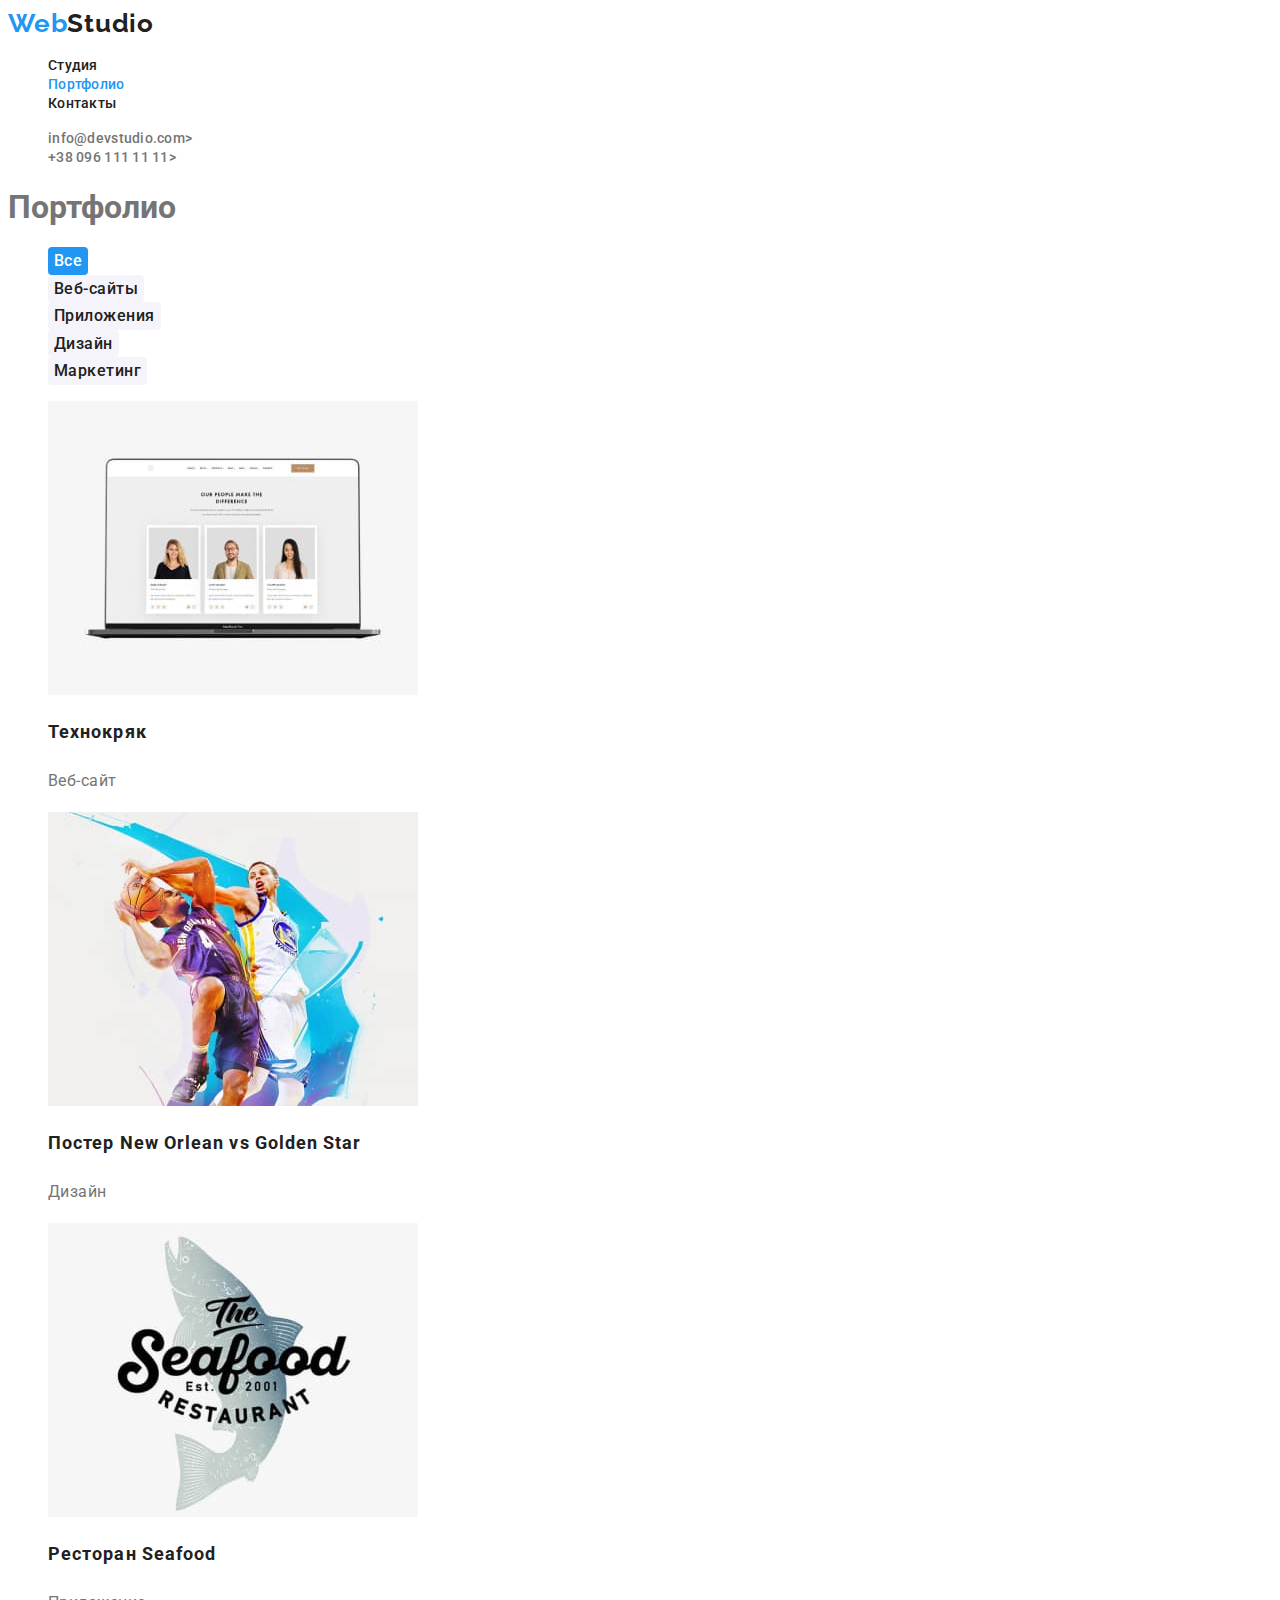
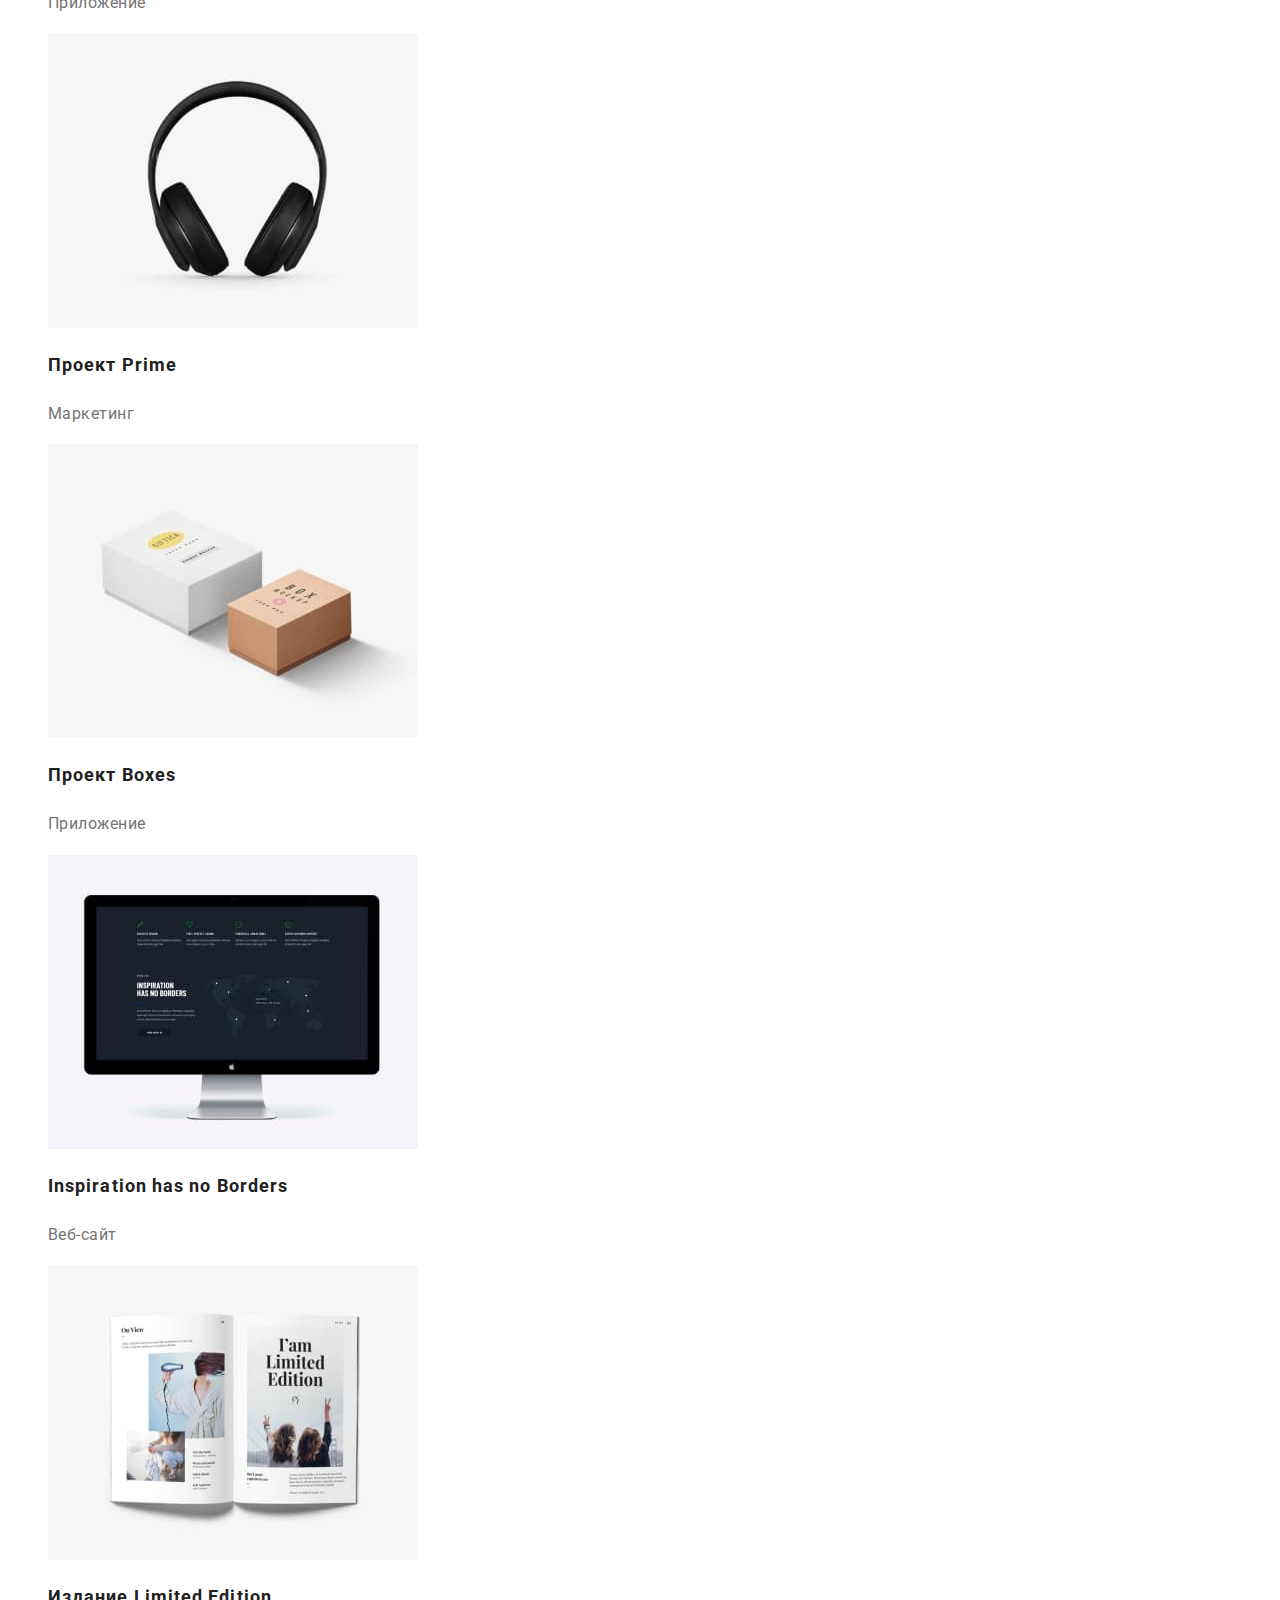
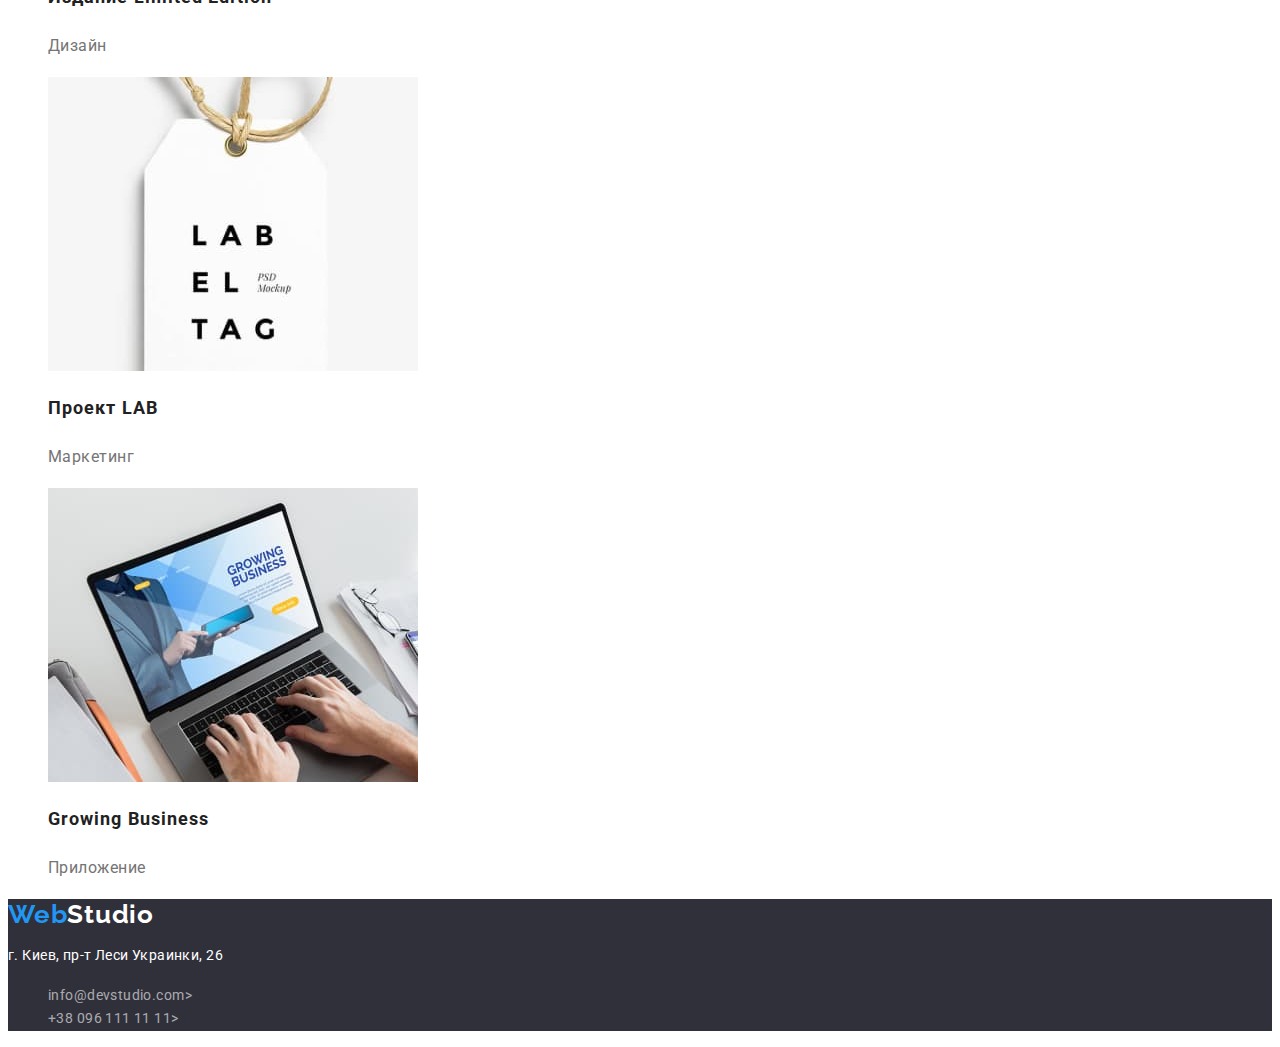
==== portfolio.html @ 138de60d "homework 3 start" ====
<!DOCTYPE html>
<html lang="ru">
<head>
    <meta charset="UTF-8">
    <meta http-equiv="X-UA-Compatible" content="IE=edge">
    <meta name="viewport" content="width=device-width, initial-scale=1.0">
    <title>Homework#2</title>
    <link rel="preconnect" href="https://fonts.googleapis.com">
<link rel="preconnect" href="https://fonts.gstatic.com" crossorigin>
<link href="https://fonts.googleapis.com/css2?family=Raleway:wght@700&family=Roboto:wght@400;500;700;900&display=swap" rel="stylesheet">
    <link rel="stylesheet" href="./css/main.css">
</head>
<body>
<!--шапак сайта-->
    <header>
      <nav>
      <a href="/" lang="en" class="logo">
        Web<span class="logo-top">Studio</span>
      </a>
      <ul class="site-nav link">
        <li><a href="/" class="link">Студия</a></li>
        <li><a href="./portfolio.html" class="link current">Портфолио</a></li>
        <li><a href="" class="link">Контакты</a></li>
      </nav>
      </ul>
      <ul class="contacts-nav link">
        <li><a href="mailto:info@devstudio.com" class="link"> info@devstudio.com></a></li>
        <li><a href="tel:+380961111111" class="link"> +38 096 111 11 11></a></li>
      </ul>
      </header>
<!--герой-->
     <main>
<section>
  <h1>Портфолио</h1>
  <ul class="list">
      <li><button type="button" class="portfolio-btn current-btn">Все</button></li>
      <li><button type="button" class="portfolio-btn">Веб-сайты</button></li>
      <li><button type="button" class="portfolio-btn">Приложения</button></li>
      <li><button type="button" class="portfolio-btn">Дизайн</button></li>
      <li><button type="button" class="portfolio-btn">Маркетинг</button></li>
  </ul>
  <ul class="list">
    <li>
      <a href="" class="decoration">
      <img src="./images/portfolio.img/img1.jpg" alt="пример веб-сайта" width="370">
      <h2 class="examples">Технокряк</h2>
      <p class="product-item">Веб-сайт</p>
    </a>
    </li>
    <li>
      <a href="" class="decoration">
      <img src="./images/portfolio.img/img2.jpg" alt="пример дизайна постера" width="370">
      <h2 class="examples">Постер <span lang="en">New Orlean vs Golden Star</span></h2>
      <p class="product-item">Дизайн</p>
    </a>
    </li>
    <li>
      <a href="" class="decoration">
      <img src="./images/portfolio.img/img3.jpg" alt="пример приложения" width="370">
      <h2 class="examples">Ресторан <span lang="en">Seafood</span></h2>
      <p class="product-item">Приложение</p>
      </a>
    </li>
    <li>
      <a href="" class="decoration">
      <img src="./images/portfolio.img/img4.jpg" alt="пример маркетинга" width="370">
      <h2 class="examples">Проект <span lang="en">Prime</span></h2>
      <p class="product-item">Маркетинг</p>
      </a>
    </li>
    <li>
      <a href="" class="decoration">
      <img src="./images/portfolio.img/img5.jpg" alt="пример приложения" width="370">
      <h2 class="examples">Проект <span lang="en">Boxes</span></h2>
      <p class="product-item">Приложение</p>
      </a>
    </li>
    <li>
      <a href="" class="decoration">
      <img src="./images/portfolio.img/img6.jpg" alt="пример веб-сайта" width="370">
      <h2 class="examples" lang="en">Inspiration has no Borders</h2>
      <p class="product-item">Веб-сайт</p>
      </a>
    </li>
    <li>
      <a href="" class="decoration">
      <img src="./images/portfolio.img/img7.jpg" alt="пример дизайна постера" width="370">
      <h2 class="examples">Издание <span lang="en">Limited Edition</span></h2>
      <p class="product-item">Дизайн</p>
      </a>
    </li>
    <li>
      <a href="" class="decoration">
      <img src="./images/portfolio.img/img8.jpg" alt="пример маркетинга" width="370">
      <h2 class="examples">Проект <span lang="en">LAB</span></h2>
      <p class="product-item">Маркетинг</p>
      </a>
    </li>
    <li>
      <a href="" class="decoration">
      <img src="./images/portfolio.img/img9.jpg" alt="пример приложения" width="370">
      <h2 class="examples" lang="en">Growing Business</h2>
      <p class="product-item">Приложение</p>
      </a>
    </li>
  </ul>
</section>
     </main>
     <!--футер-->
     <footer class="link footer-bgk">
      <a href="/" lang="en" class="logo">
        Web<span class="logo-botom">Studio</span>
      </a>
        <address class="contacts">
            <p class="address">г. Киев, пр-т Леси Украинки, 26</p>
        <ul class=" footer">
            <li class="contacts-nav link"><a href="mailto:info@devstudio.com" class="link"> info@devstudio.com></a></li>
            <li class="contacts-nav link"><a href="tel:+380961111111" class="link"> +38 096 111 11 11></a></li>
        </ul>
        </address>  
     </footer>

</body>
</html>
---- css/main.css ----
/* цвет основного текста #212121 */
/* цвет вторичного текста #757575 */
/* белый #ffffff */
/* акцент #2196F3 */
/* цвет фона вторичный #F5F4FA */

:root {
--primary-text-color: #212121;
--secondary-text-color: #757575;
--accent-color: #2196F3;
--white-text-color: #ffffff;}

body {
background-color: var(--white-text-color);
color: var(--secondary-text-color);
font-family: Roboto, sans-serif;}

.link{
list-style: none;}

.list{
list-style: none;}

    /* logo */

.logo{
color: var(--accent-color);
text-decoration: none;
font-family: raleway, sans-serif, cursive;
font-weight: 700;
font-size: 26px;
line-height: 1.2;
letter-spacing: 0.03em;}

.logo-top{
color: var(--primary-text-color);}

/* site-nav */

.site-nav .link {
color: var(--primary-text-color);

text-decoration: none;
font-weight: 500;
font-size: 14px;
line-height: 1.14;
letter-spacing: 0.02em;}

.site-nav .current{
color: var(--accent-color);}

.site-nav .link:hover, .site-nav .link:focus {
color: var(--accent-color);}

.contacts-nav .link{
color: var(--secondary-text-color);

text-decoration: none;
font-weight: 500;
font-size: 14px;
line-height: 1.14;
letter-spacing: 0.02em;}

.contacts-nav .link:hover, .contacts-nav .link:focus{
color: var(--accent-color);}

/* button */

.button{
background-color: var(--accent-color);
color: var(--white-text-color);
border: 0;
border-radius: 4px;

cursor: pointer;
font-family: inherit;
font-weight: 700;
font-size: 16px;
line-height: 1.9;
letter-spacing: 0.06em;}

.button:hover, .button:focus{
background-color: #188CE8;}

.portfolio-btn:hover, .portfolio-btn:focus{
color: var(--white-text-color);
background-color: var(--accent-color);
}

.portfolio-btn{
background-color: #f5f4fa;
color: #212121;
border: 0;
border-radius: 4px;
cursor: pointer;
font-family: inherit;
font-weight: 500;
font-size: 16px;
line-height: 1.6;
letter-spacing: 0.03em;}

.current-btn{
background-color: var(--accent-color);
color: var(--white-text-color);}

.hero{
background-color: #2F303A;}

.hero-title {
color: var(--white-text-color);

font-weight: 900;
font-size: 44px;
line-height: 1.3;
text-align: center;
letter-spacing: 0.06em;
text-transform: uppercase;}

.examples{
color: var(--primary-text-color);

font-weight: 700;
font-size: 18px;
line-height: 2;
letter-spacing: 0.06em;}

.decoration{
    text-decoration: none;}
    
/* section */

.section-title{
color: var(--primary-text-color);

font-weight: 700;
font-size: 14px;
line-height: 1.14;
letter-spacing: 0.03em;
text-transform: uppercase;}

.product-item{
color: var(--secondary-text-color);

font-size: 16px;
line-height: 1.87;
letter-spacing: 0.03em;}

.section-text{

font-size: 14px;
line-height: 1.71;
letter-spacing: 0.03em}

/* our work */

.functional-title{
color: var(--primary-text-color);

font-weight: 700;
font-size: 36px;
line-height: 1.16;
text-align: center;
letter-spacing: 0.03em;}

/* team-list */
.team{
background-color: #F5F4FA;;}

.team-bgk{
background-color: var(--white-text-color);}

.team-list .title {
color: var(--primary-text-color);}

.team .title{
 font-weight: 500;
 font-size: 16px;
line-height: 1.18;
letter-spacing: 0.03em;}

.team-title {
color: var(--primary-text-color);

font-weight: 700;
font-size: 36px;
line-height: 1.16;
text-align: center;
letter-spacing: 0.03em;}

.team .work{

font-size: 16px;
line-height: 1.18;
letter-spacing: 0.03em;}

/* footer */
.footer-bgk{
background-color: #2F303A;;}

.contacts .address{
color: #ffffff;
font-style: normal;
font-weight: 400;
font-size: 14px;
line-height: 1.7;
letter-spacing: 0.03em;}

.footer .link{
color: rgba(255, 255, 255, 0.6);
font-style: normal;
font-weight: 400;
font-size: 14px;
line-height: 1.7;
letter-spacing: 0.03em;}

.logo-botom {
color:  var(--white-text-color);}
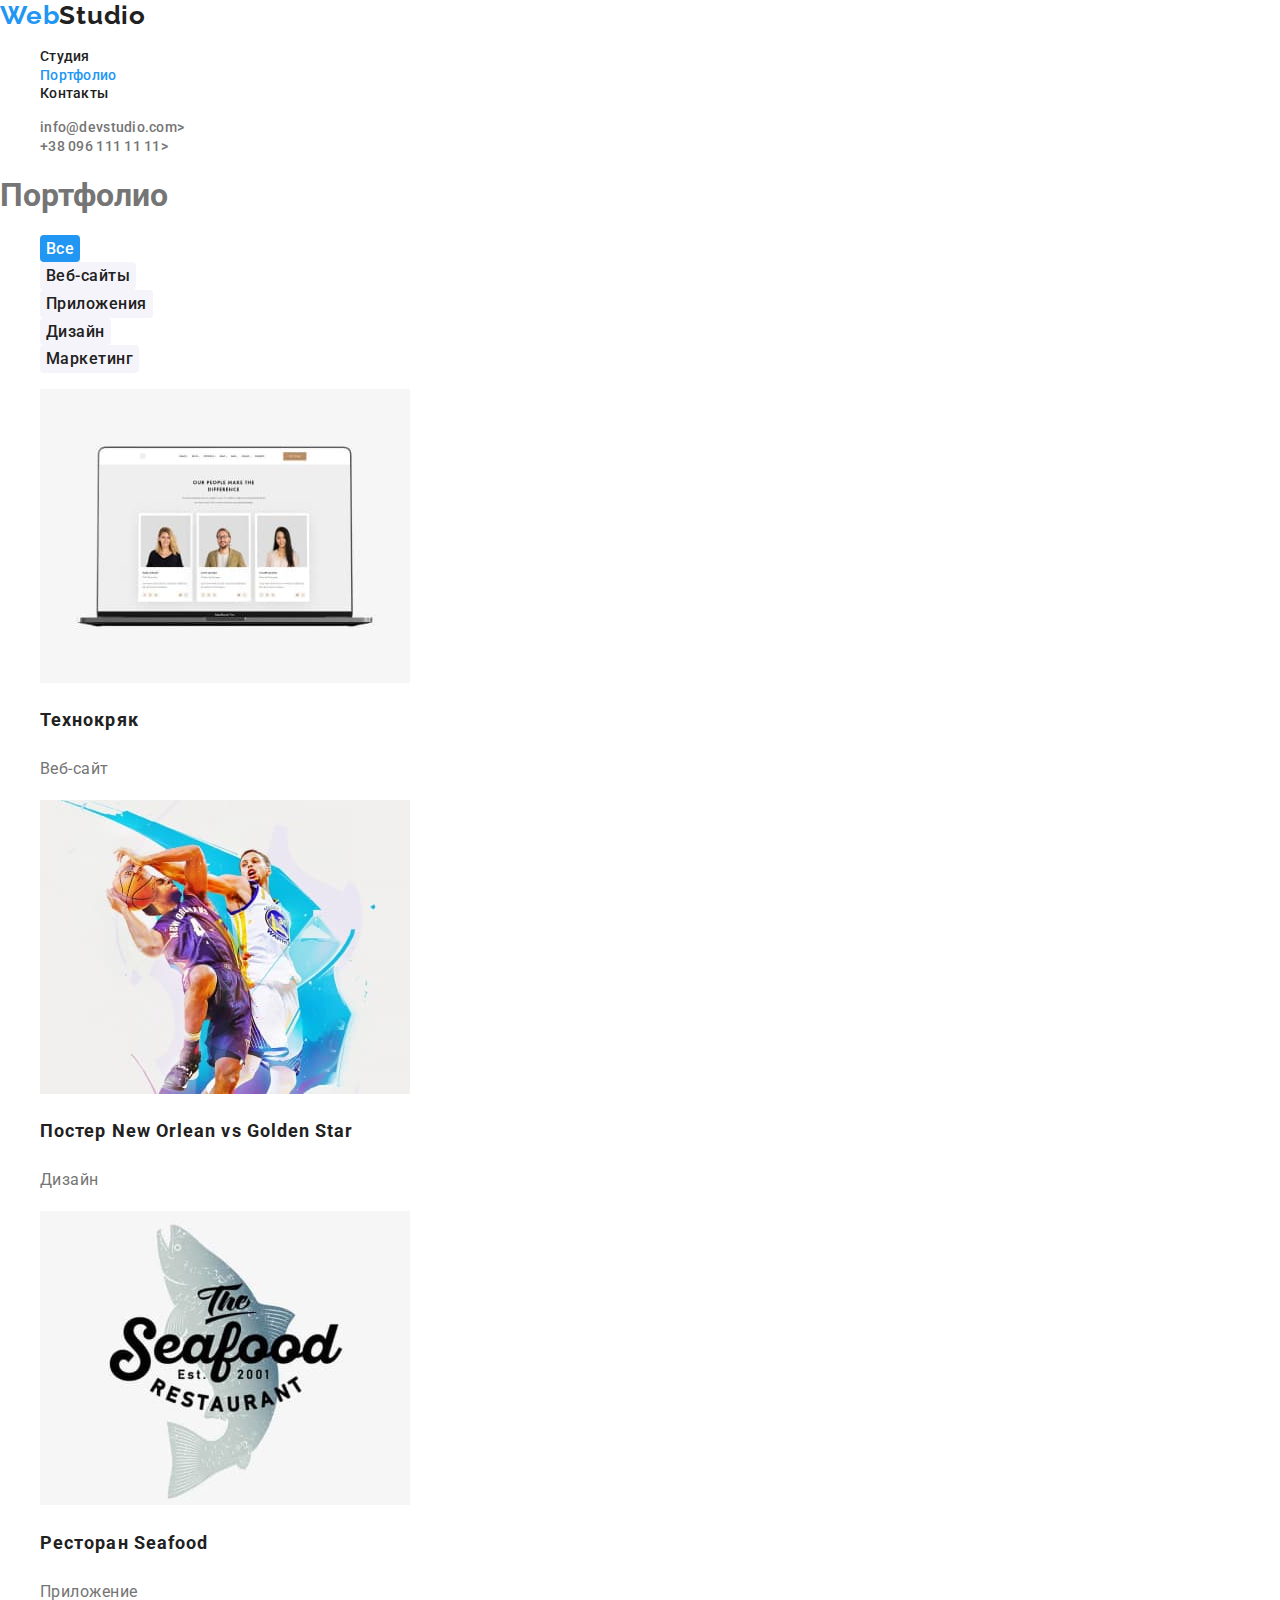
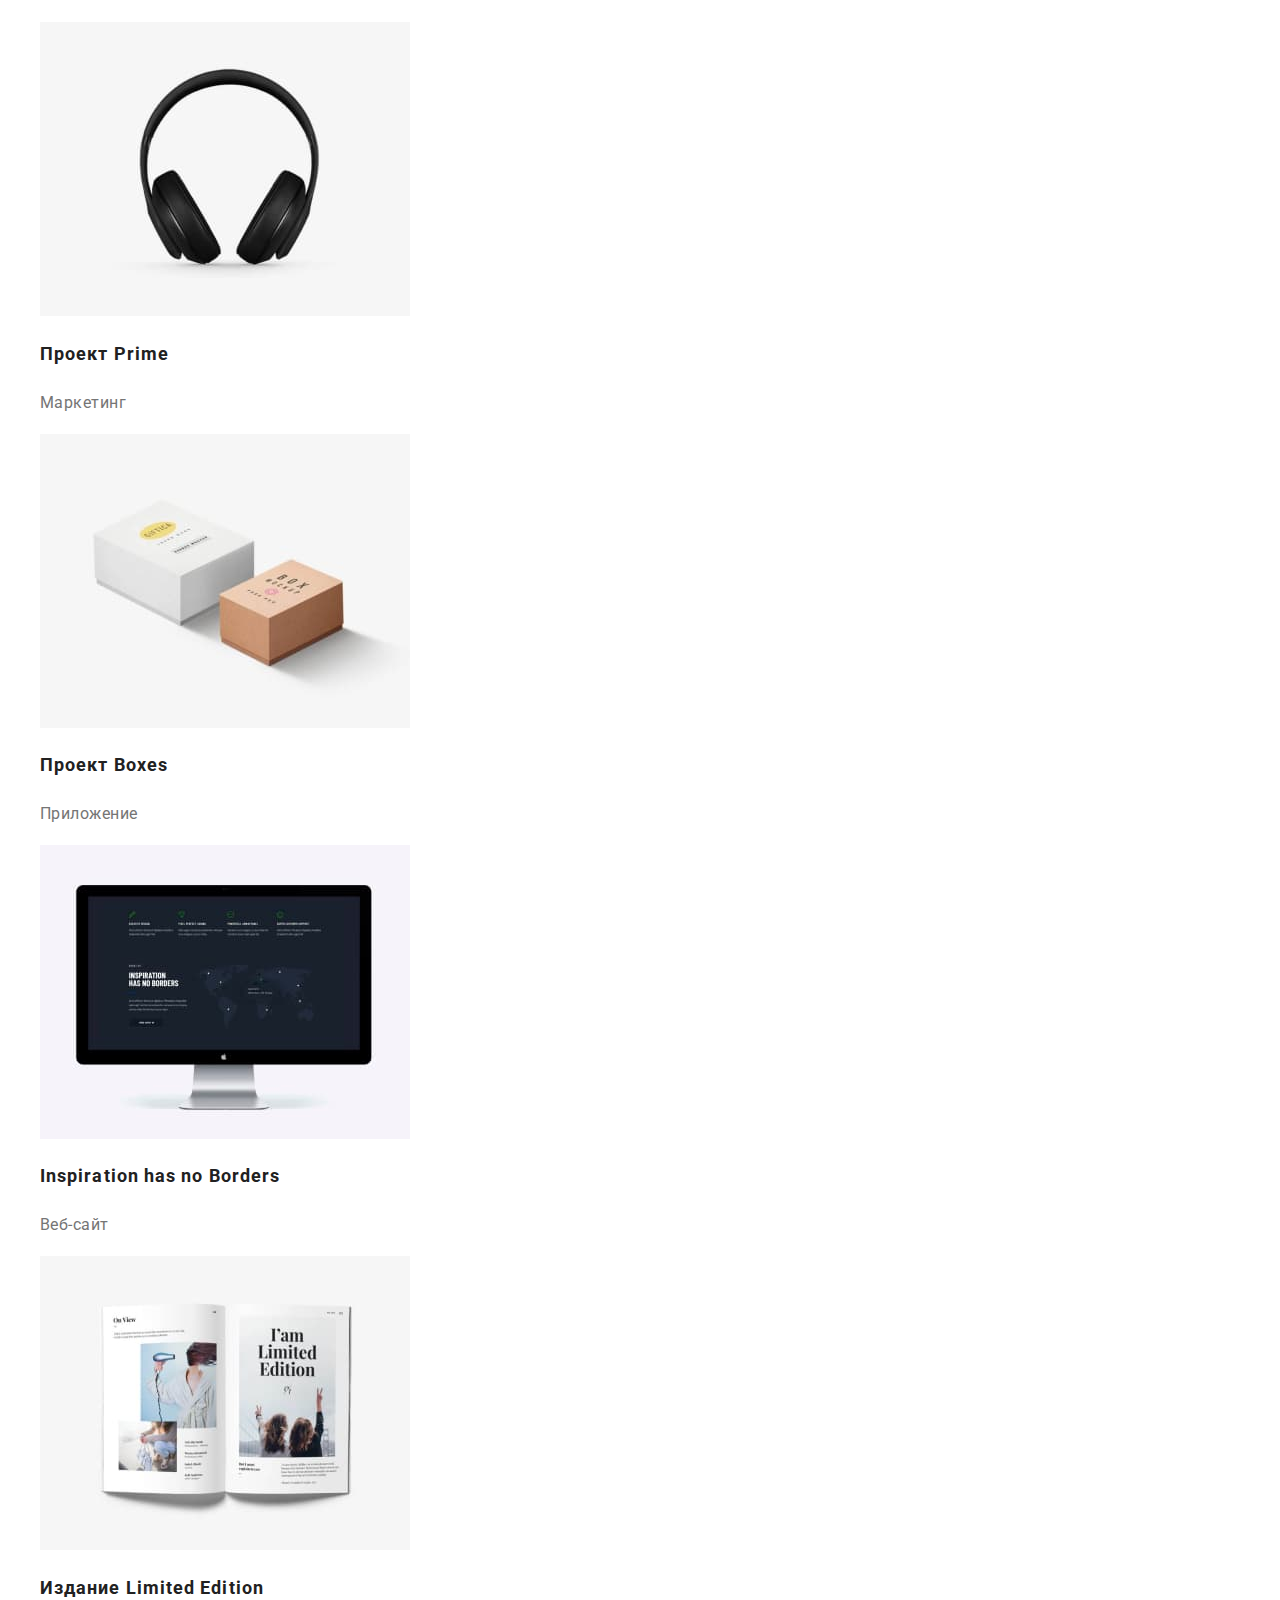
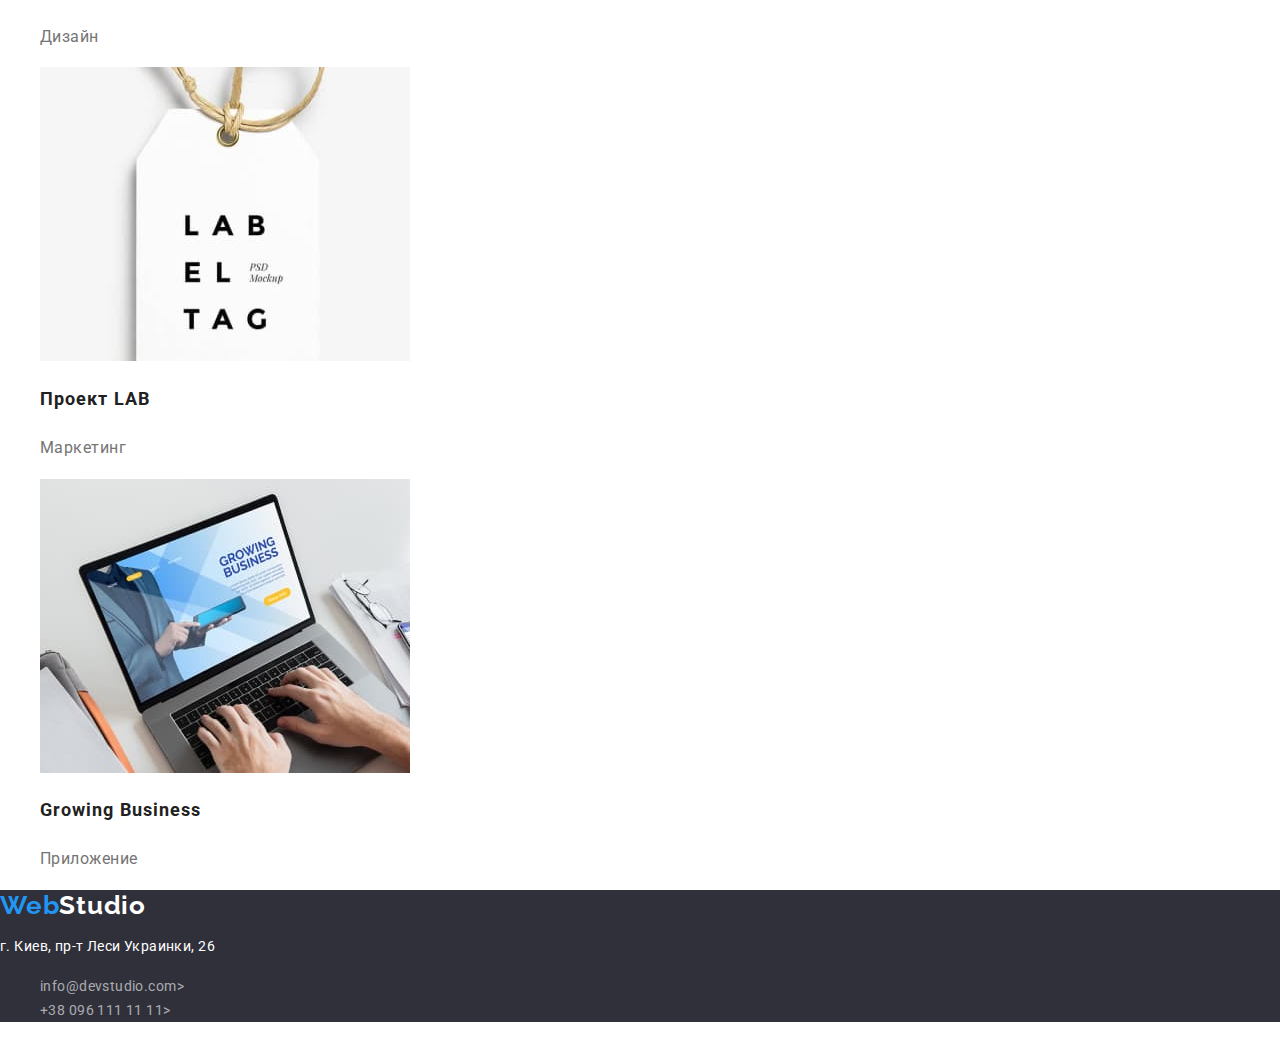
==== commit bb741885: "start1" ====
--- a/portfolio.html
+++ b/portfolio.html
@@ -8,7 +8,8 @@
     <link rel="preconnect" href="https://fonts.googleapis.com">
 <link rel="preconnect" href="https://fonts.gstatic.com" crossorigin>
 <link href="https://fonts.googleapis.com/css2?family=Raleway:wght@700&family=Roboto:wght@400;500;700;900&display=swap" rel="stylesheet">
-    <link rel="stylesheet" href="./css/main.css">
+<link rel="stylesheet" href="https://cdnjs.cloudflare.com/ajax/libs/modern-normalize/1.1.0/modern-normalize.min.css">
+<link rel="stylesheet" href="./css/main.css">
 </head>
 <body>
 <!--шапак сайта-->
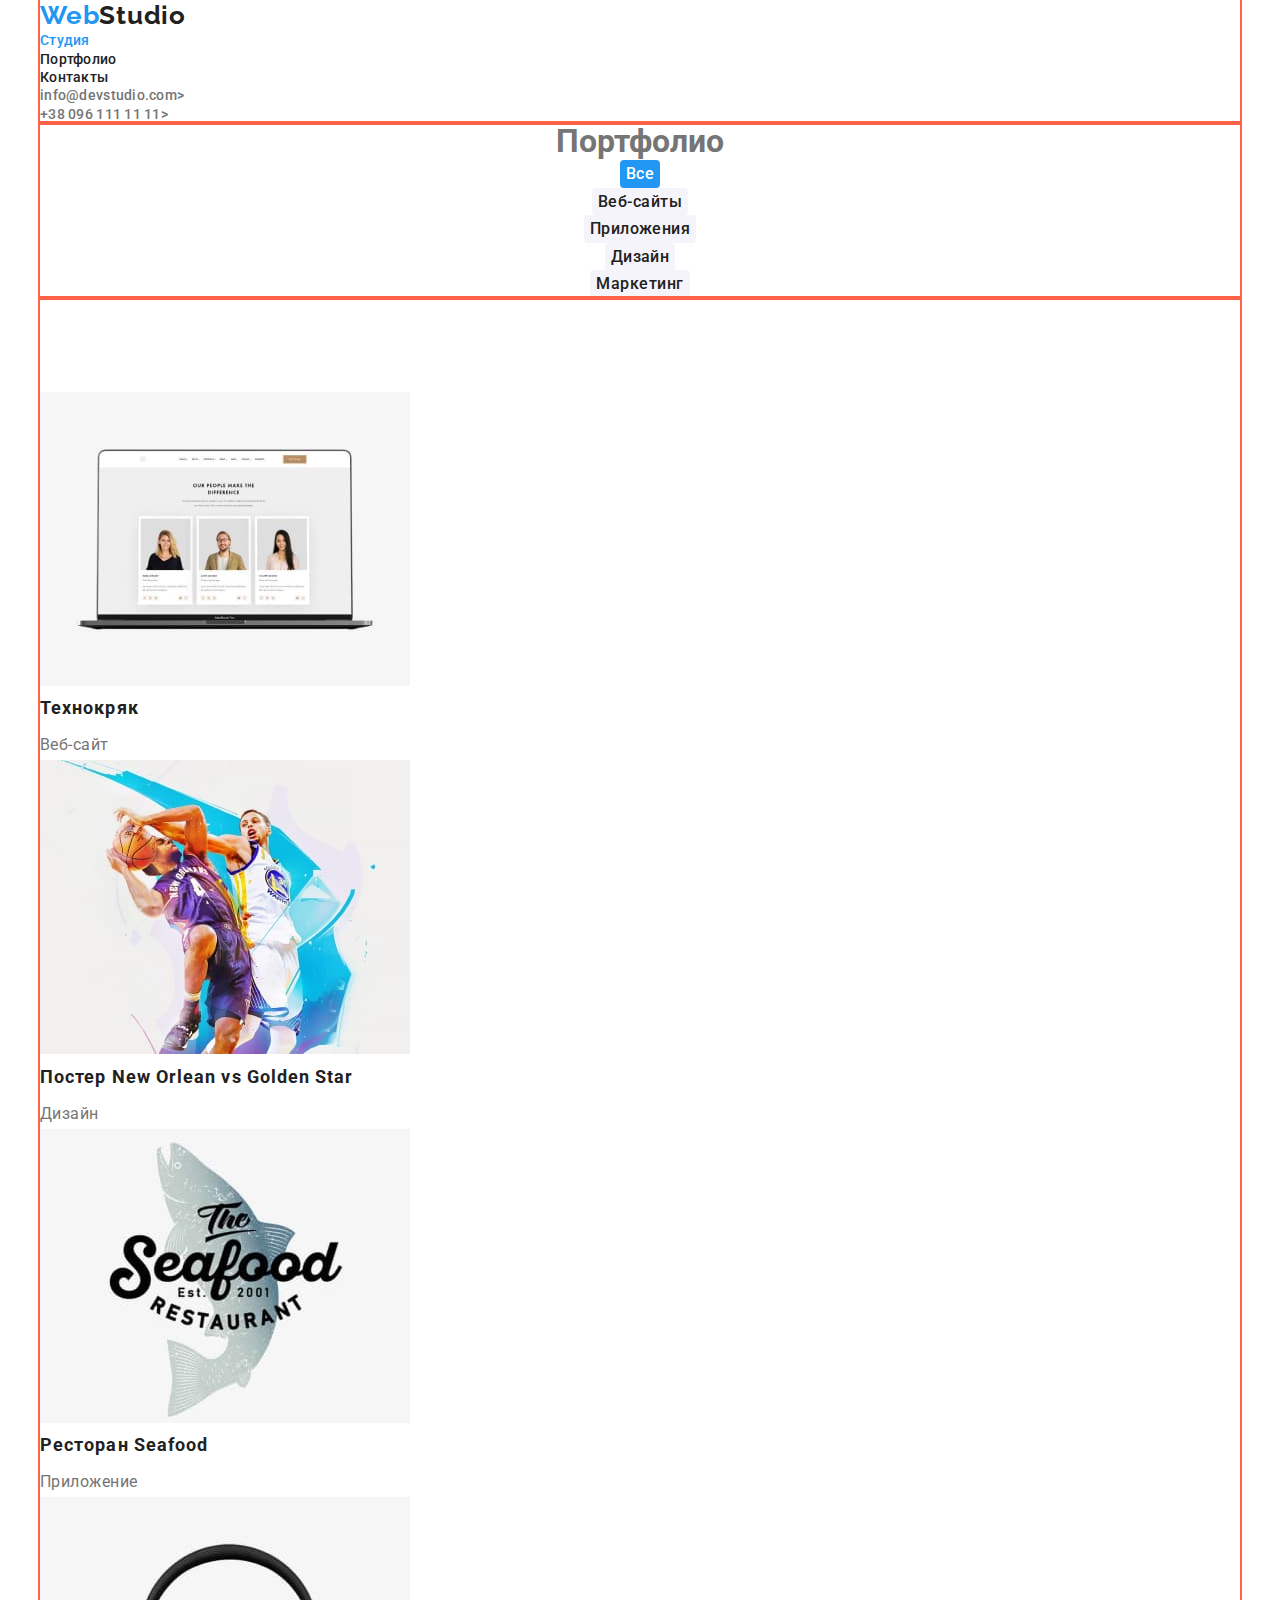
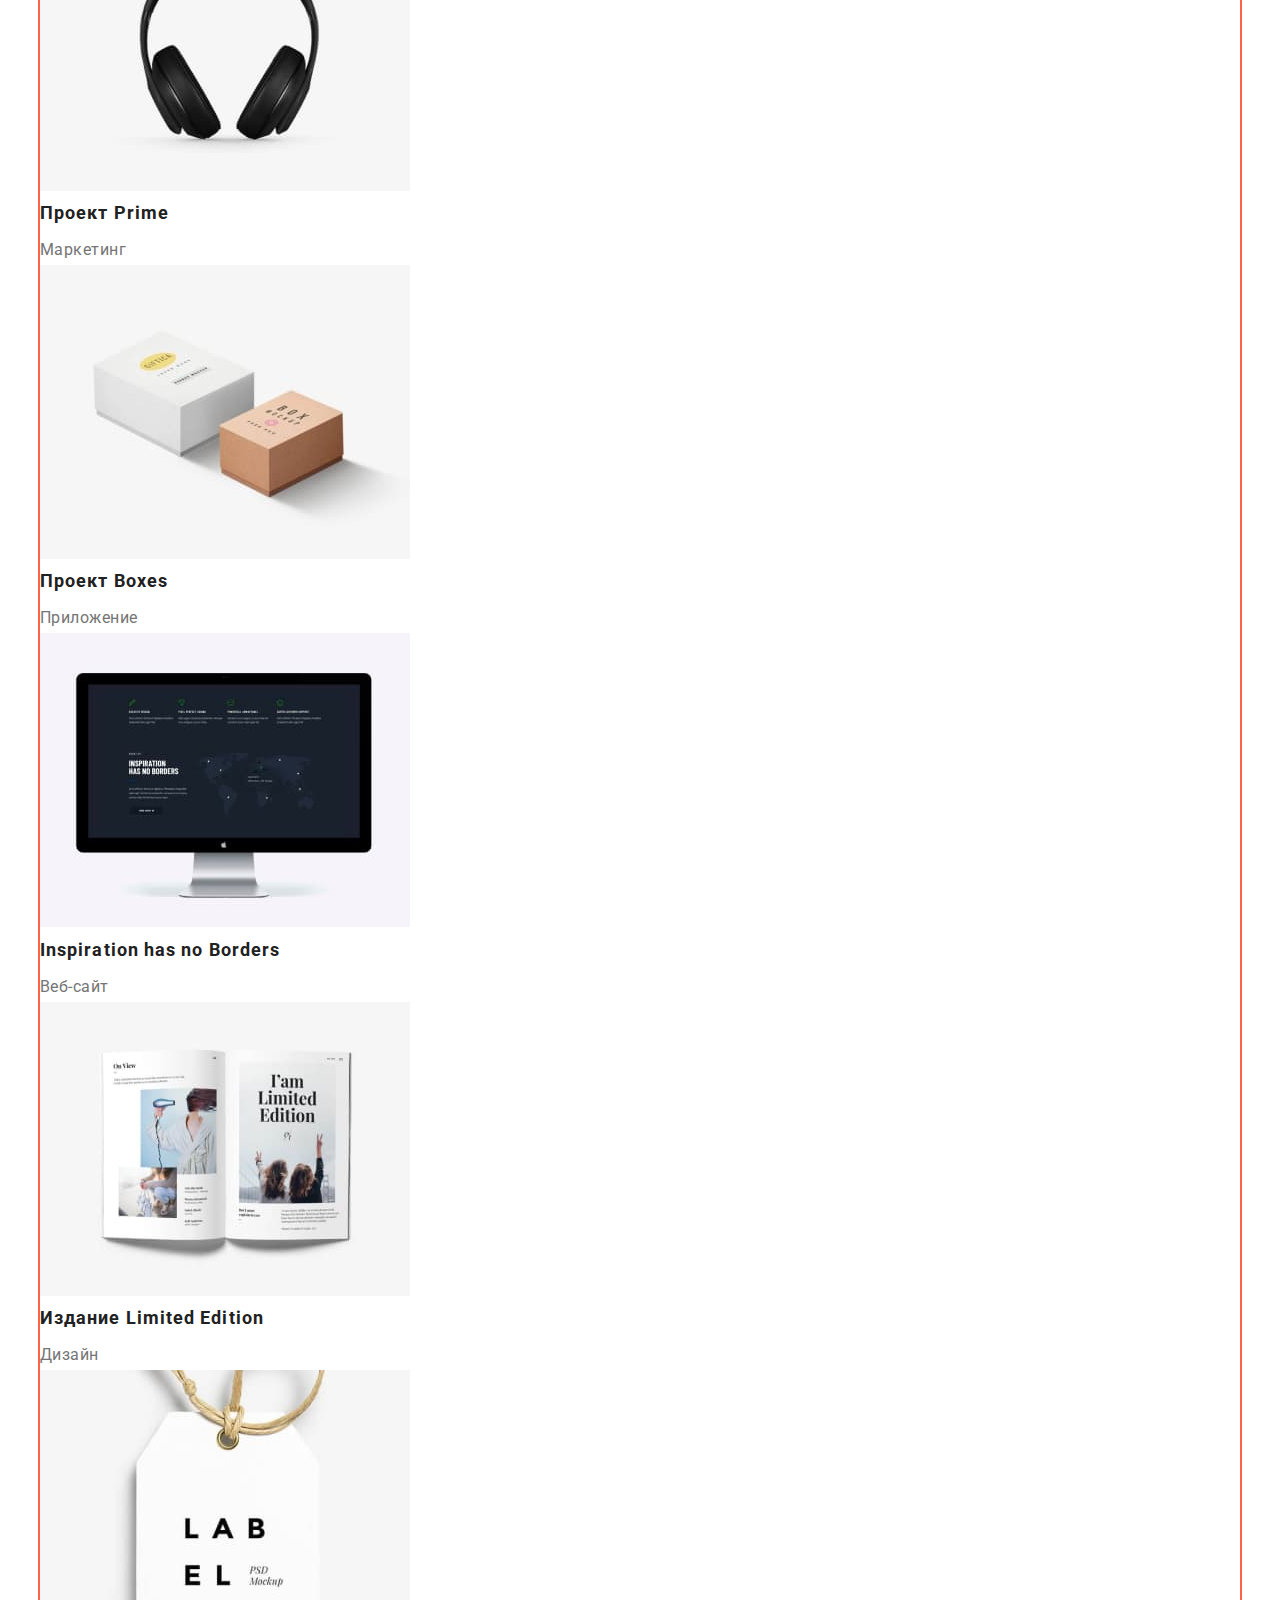
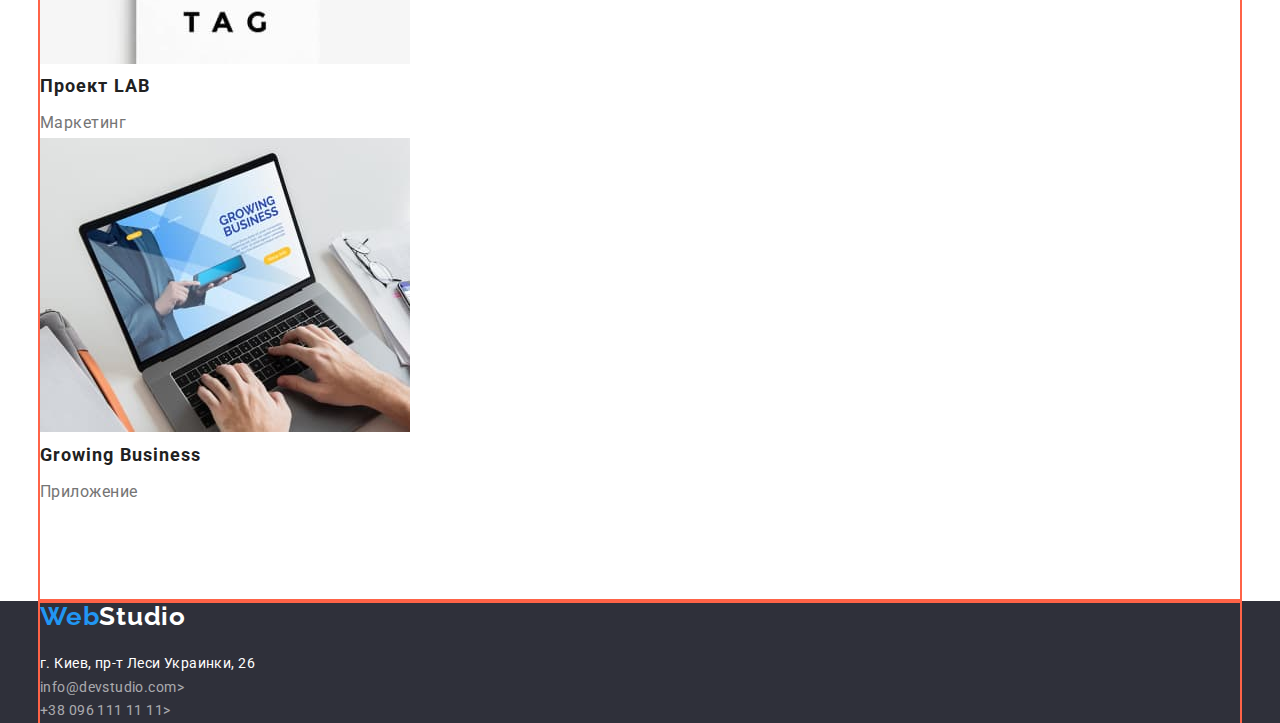
==== commit 5f46ee78: "homework 3 contine" ====
--- a/portfolio.html
+++ b/portfolio.html
@@ -14,25 +14,28 @@
 <body>
 <!--шапак сайта-->
     <header>
-      <nav>
-      <a href="/" lang="en" class="logo">
-        Web<span class="logo-top">Studio</span>
-      </a>
-      <ul class="site-nav link">
-        <li><a href="/" class="link">Студия</a></li>
-        <li><a href="./portfolio.html" class="link current">Портфолио</a></li>
-        <li><a href="" class="link">Контакты</a></li>
-      </nav>
-      </ul>
-      <ul class="contacts-nav link">
-        <li><a href="mailto:info@devstudio.com" class="link"> info@devstudio.com></a></li>
-        <li><a href="tel:+380961111111" class="link"> +38 096 111 11 11></a></li>
-      </ul>
+      <div class="container">
+        <nav>
+          <a href="/" lang="en" class="logo">
+           Web<span class="logo-top">Studio</span>
+          </a>
+          <ul class="site-nav list">
+            <li><a href="/" class="list current">Студия</a></li>
+            <li><a href="./portfolio.html" class="list">Портфолио</a></li>
+            <li><a href="" class="list">Контакты</a></li>
+          </ul>
+        </nav>
+          <ul class="contacts-nav list">
+            <li><a href="mailto:info@devstudio.com" class="list"> info@devstudio.com></a></li>
+            <li><a href="tel:+380961111111" class="list"> +38 096 111 11 11></a></li>
+          </ul>
+          </div>
       </header>
 <!--герой-->
      <main>
 <section>
-  <h1>Портфолио</h1>
+  <div class="container centred">
+  <h1 class="list">Портфолио</h1>
   <ul class="list">
       <li><button type="button" class="portfolio-btn current-btn">Все</button></li>
       <li><button type="button" class="portfolio-btn">Веб-сайты</button></li>
@@ -40,6 +43,8 @@
       <li><button type="button" class="portfolio-btn">Дизайн</button></li>
       <li><button type="button" class="portfolio-btn">Маркетинг</button></li>
   </ul>
+  </div>
+  <div class="container section">
   <ul class="list">
     <li>
       <a href="" class="decoration">
@@ -105,20 +110,23 @@
       </a>
     </li>
   </ul>
+</div>
 </section>
      </main>
      <!--футер-->
-     <footer class="link footer-bgk">
+     <footer class="list footer-bgk">
+      <div class="container">
       <a href="/" lang="en" class="logo">
         Web<span class="logo-botom">Studio</span>
       </a>
         <address class="contacts">
             <p class="address">г. Киев, пр-т Леси Украинки, 26</p>
-        <ul class=" footer">
-            <li class="contacts-nav link"><a href="mailto:info@devstudio.com" class="link"> info@devstudio.com></a></li>
-            <li class="contacts-nav link"><a href="tel:+380961111111" class="link"> +38 096 111 11 11></a></li>
+        <ul class=" footer list">
+            <li class="contacts-nav list"><a href="mailto:info@devstudio.com" class="list"> info@devstudio.com></a></li>
+            <li class="contacts-nav list"><a href="tel:+380961111111" class="list"> +38 096 111 11 11></a></li>
         </ul>
-        </address>  
+        </address>
+      </div>  
      </footer>
 
 </body>
--- a/css/main.css
+++ b/css/main.css
@@ -15,11 +15,27 @@
 color: var(--secondary-text-color);
 font-family: Roboto, sans-serif;}
 
-.link{
-list-style: none;}
+p{
+padding: 0;
+margin: 0;}
 
 .list{
-list-style: none;}
+list-style: none;
+padding: 0;
+margin: 0;}
+
+.container{
+width: 1200px;
+margin-left: auto;
+margin-right: auto;
+outline: 2px solid tomato;}
+
+.section{
+padding-top: 94px;
+padding-bottom: 94px;}
+
+.centred{
+text-align: center;}
 
     /* logo */
 
@@ -37,7 +53,7 @@
 
 /* site-nav */
 
-.site-nav .link {
+.site-nav .list {
 color: var(--primary-text-color);
 
 text-decoration: none;
@@ -49,10 +65,10 @@
 .site-nav .current{
 color: var(--accent-color);}
 
-.site-nav .link:hover, .site-nav .link:focus {
+.site-nav .list:hover, .site-nav .list:focus {
 color: var(--accent-color);}
 
-.contacts-nav .link{
+.contacts-nav .list{
 color: var(--secondary-text-color);
 
 text-decoration: none;
@@ -61,7 +77,7 @@
 line-height: 1.14;
 letter-spacing: 0.02em;}
 
-.contacts-nav .link:hover, .contacts-nav .link:focus{
+.contacts-nav .list:hover, .contacts-nav .list:focus{
 color: var(--accent-color);}
 
 /* button */
@@ -104,7 +120,9 @@
 color: var(--white-text-color);}
 
 .hero{
-background-color: #2F303A;}
+background-color: #2F303A;
+text-align: center;
+}
 
 .hero-title {
 color: var(--white-text-color);
@@ -114,7 +132,8 @@
 line-height: 1.3;
 text-align: center;
 letter-spacing: 0.06em;
-text-transform: uppercase;}
+text-transform: uppercase;
+margin-bottom: 30px;}
 
 .examples{
 color: var(--primary-text-color);
@@ -122,7 +141,9 @@
 font-weight: 700;
 font-size: 18px;
 line-height: 2;
-letter-spacing: 0.06em;}
+letter-spacing: 0.06em;
+margin-top: 0;
+margin-bottom: 4px;}
 
 .decoration{
     text-decoration: none;}
@@ -136,14 +157,17 @@
 font-size: 14px;
 line-height: 1.14;
 letter-spacing: 0.03em;
-text-transform: uppercase;}
+text-transform: uppercase;
+margin-bottom: 10px;}
 
 .product-item{
 color: var(--secondary-text-color);
 
 font-size: 16px;
 line-height: 1.87;
-letter-spacing: 0.03em;}
+letter-spacing: 0.03em;
+margin-top: 0;
+margin-bottom: 0;}
 
 .section-text{
 
@@ -160,7 +184,8 @@
 font-size: 36px;
 line-height: 1.16;
 text-align: center;
-letter-spacing: 0.03em;}
+letter-spacing: 0.03em;
+margin-bottom: 50px;}
 
 /* team-list */
 .team{
@@ -176,7 +201,9 @@
  font-weight: 500;
  font-size: 16px;
 line-height: 1.18;
-letter-spacing: 0.03em;}
+letter-spacing: 0.03em;
+margin-top: 30px;
+margin-bottom: 10px;}
 
 .team-title {
 color: var(--primary-text-color);
@@ -185,7 +212,8 @@
 font-size: 36px;
 line-height: 1.16;
 text-align: center;
-letter-spacing: 0.03em;}
+letter-spacing: 0.03em;
+margin-bottom: 50px;}
 
 .team .work{
 
@@ -195,7 +223,7 @@
 
 /* footer */
 .footer-bgk{
-background-color: #2F303A;;}
+background-color: #2F303A;}
 
 .contacts .address{
 color: #ffffff;
@@ -203,9 +231,10 @@
 font-weight: 400;
 font-size: 14px;
 line-height: 1.7;
-letter-spacing: 0.03em;}
-
-.footer .link{
+letter-spacing: 0.03em;
+margin-top: 20px;}
+
+.footer .list{
 color: rgba(255, 255, 255, 0.6);
 font-style: normal;
 font-weight: 400;
@@ -214,4 +243,5 @@
 letter-spacing: 0.03em;}
 
 .logo-botom {
-color:  var(--white-text-color);}+color:  var(--white-text-color);}
+
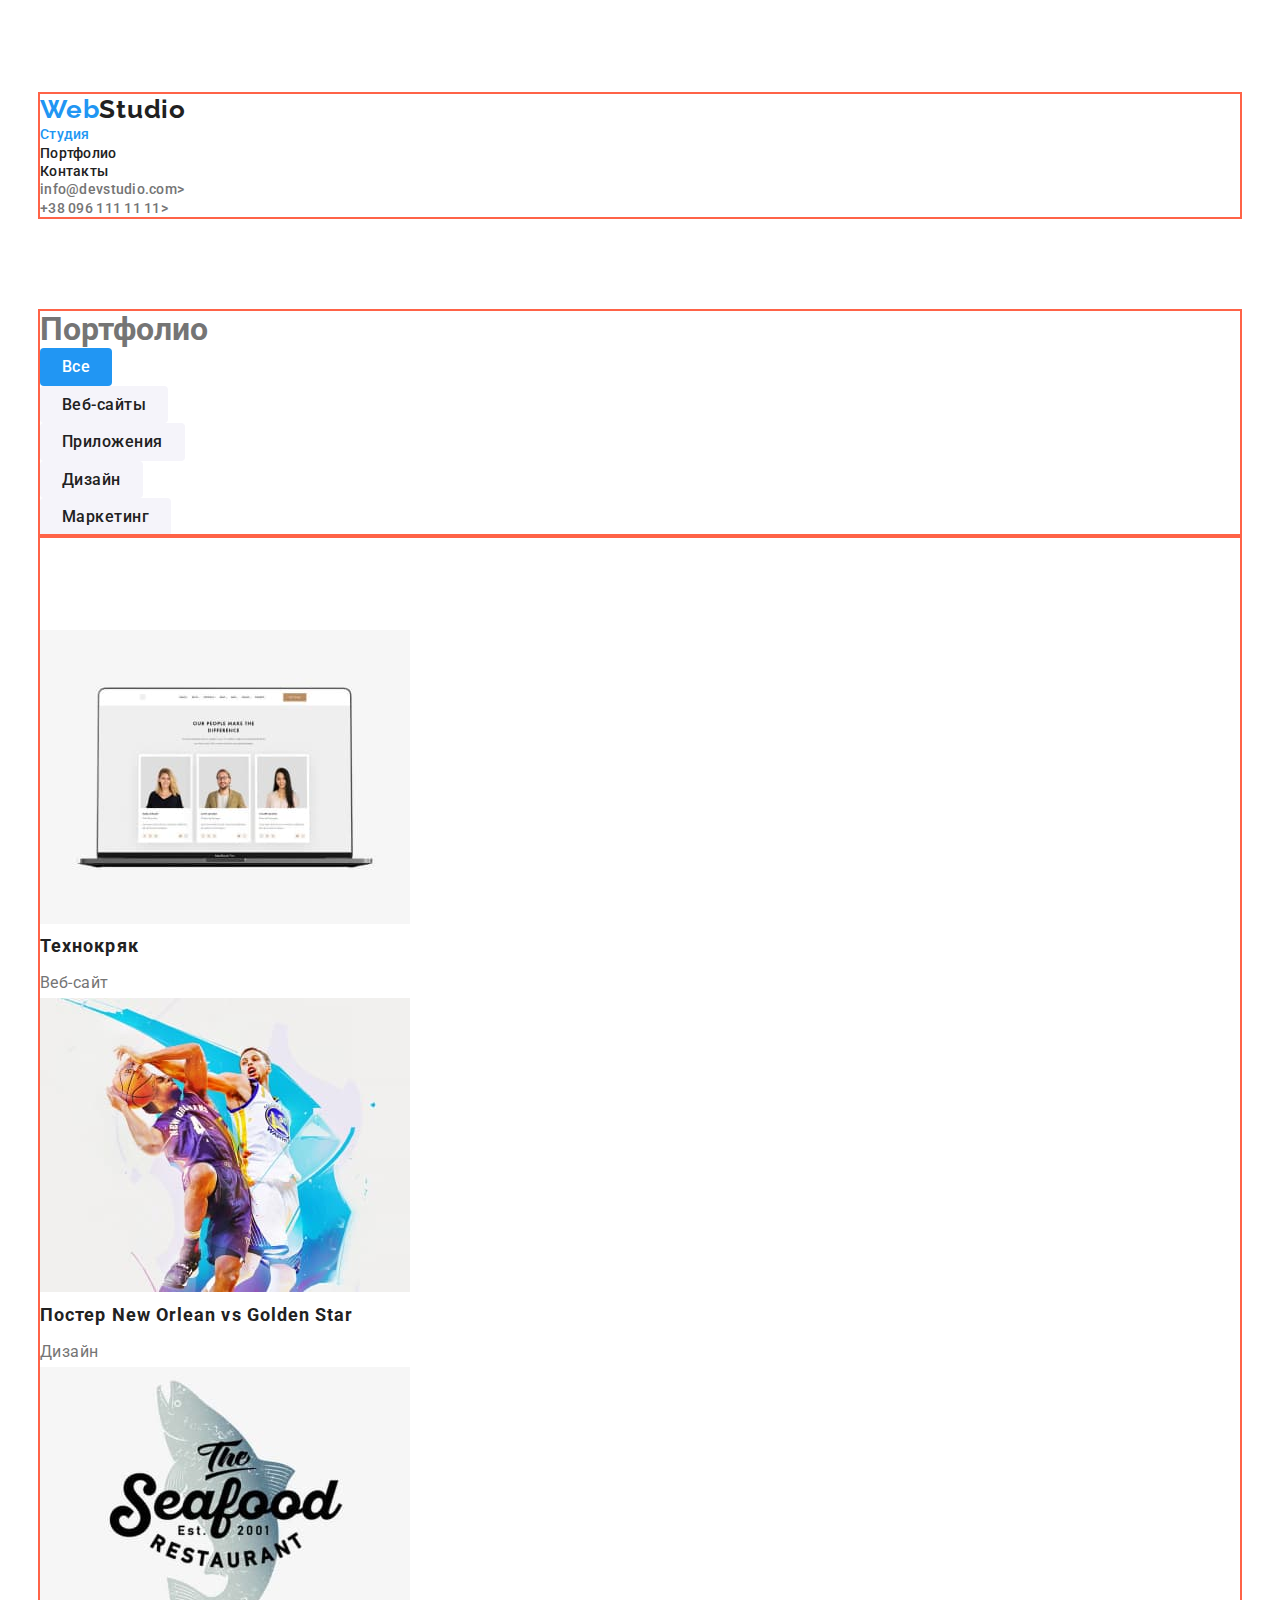
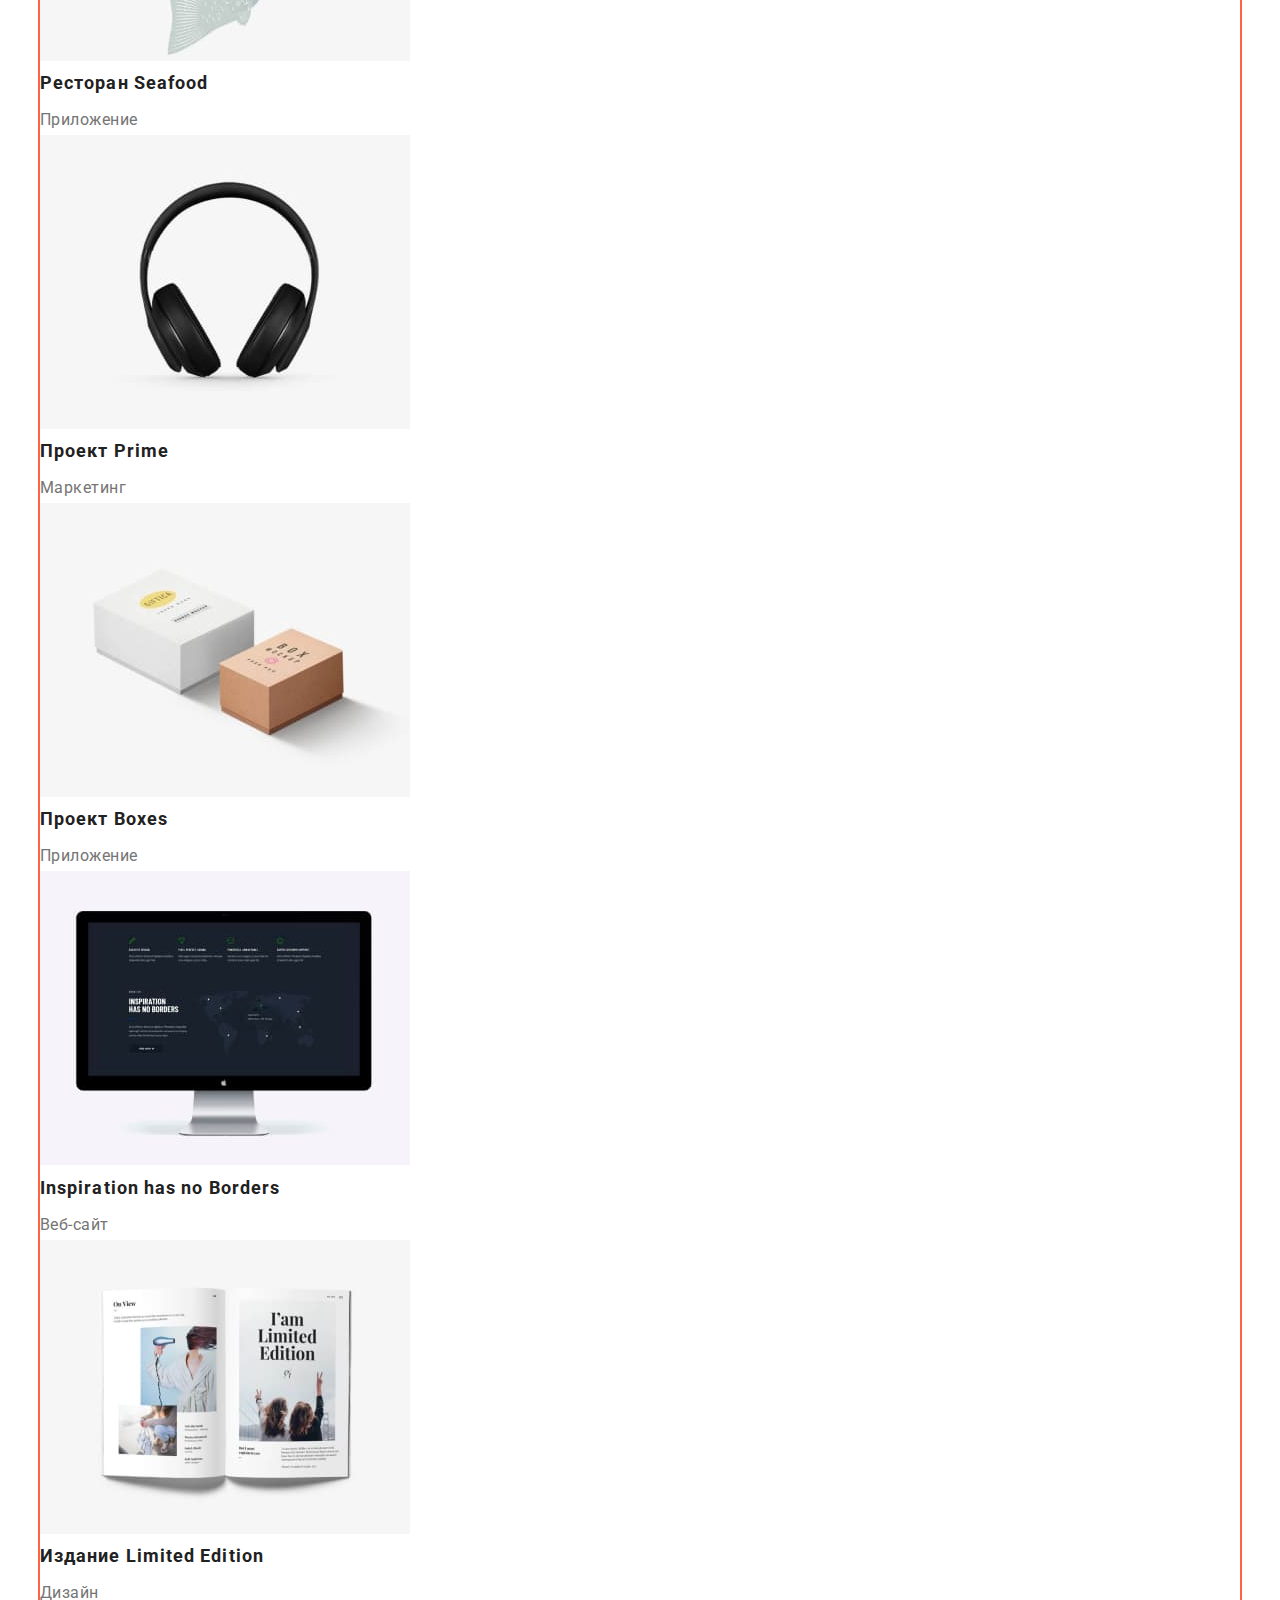
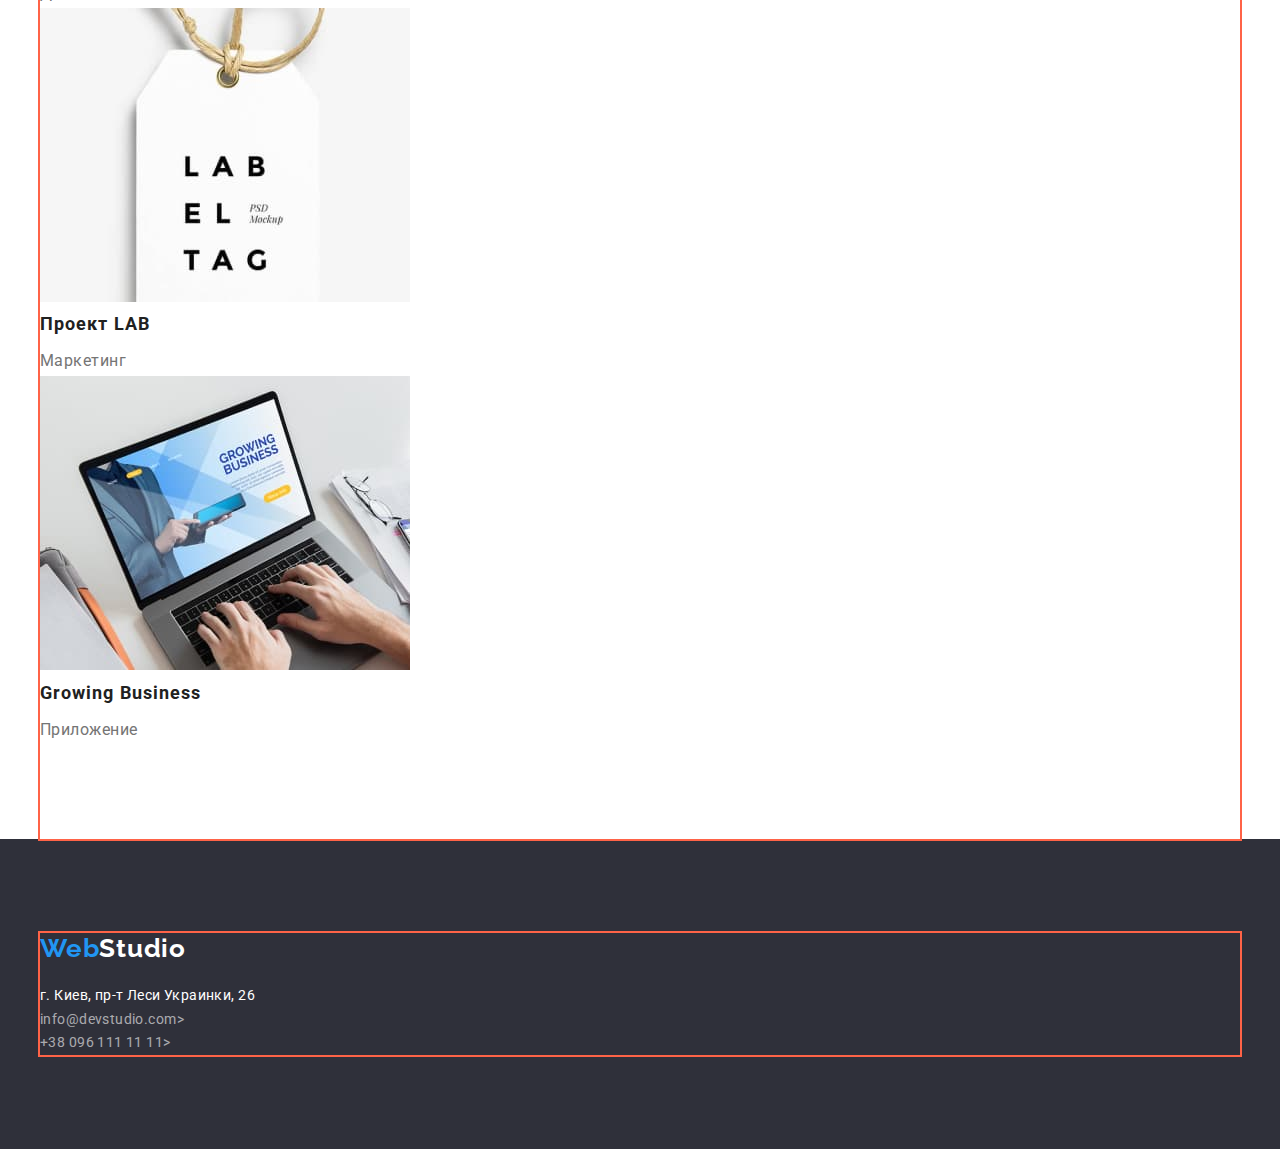
==== commit 4cfde5fb: "name class fix" ====
--- a/portfolio.html
+++ b/portfolio.html
@@ -13,30 +13,30 @@
 </head>
 <body>
 <!--шапак сайта-->
-    <header>
-      <div class="container">
-        <nav>
-          <a href="/" lang="en" class="logo">
-           Web<span class="logo-top">Studio</span>
-          </a>
-          <ul class="site-nav list">
-            <li><a href="/" class="list current">Студия</a></li>
-            <li><a href="./portfolio.html" class="list">Портфолио</a></li>
-            <li><a href="" class="list">Контакты</a></li>
-          </ul>
-        </nav>
-          <ul class="contacts-nav list">
-            <li><a href="mailto:info@devstudio.com" class="list"> info@devstudio.com></a></li>
-            <li><a href="tel:+380961111111" class="list"> +38 096 111 11 11></a></li>
-          </ul>
-          </div>
-      </header>
+<header class="section">
+  <div class="container">
+<nav>
+  <a href="/" lang="en" class="logo">
+   Web<span class="logo-top">Studio</span>
+  </a>
+  <ul class="site-nav">
+    <li><a href="/" class="current link">Студия</a></li>
+    <li><a href="./portfolio.html" class="link">Портфолио</a></li>
+    <li><a href="" class="link">Контакты</a></li>
+  </ul>
+</nav>
+  <ul class="contacts-nav">
+    <li><a href="mailto:info@devstudio.com" class="link"> info@devstudio.com></a></li>
+    <li><a href="tel:+380961111111" class="link"> +38 096 111 11 11></a></li>
+  </ul>
+  </div>
+  </header>
 <!--герой-->
      <main>
 <section>
-  <div class="container centred">
-  <h1 class="list">Портфолио</h1>
-  <ul class="list">
+  <div class="container">
+  <h1>Портфолио</h1>
+  <ul>
       <li><button type="button" class="portfolio-btn current-btn">Все</button></li>
       <li><button type="button" class="portfolio-btn">Веб-сайты</button></li>
       <li><button type="button" class="portfolio-btn">Приложения</button></li>
@@ -45,65 +45,65 @@
   </ul>
   </div>
   <div class="container section">
-  <ul class="list">
+  <ul>
     <li>
-      <a href="" class="decoration">
+      <a href="" class="link">
       <img src="./images/portfolio.img/img1.jpg" alt="пример веб-сайта" width="370">
       <h2 class="examples">Технокряк</h2>
       <p class="product-item">Веб-сайт</p>
     </a>
     </li>
     <li>
-      <a href="" class="decoration">
+      <a href="" class="link">
       <img src="./images/portfolio.img/img2.jpg" alt="пример дизайна постера" width="370">
       <h2 class="examples">Постер <span lang="en">New Orlean vs Golden Star</span></h2>
       <p class="product-item">Дизайн</p>
     </a>
     </li>
     <li>
-      <a href="" class="decoration">
+      <a href="" class="link">
       <img src="./images/portfolio.img/img3.jpg" alt="пример приложения" width="370">
       <h2 class="examples">Ресторан <span lang="en">Seafood</span></h2>
       <p class="product-item">Приложение</p>
       </a>
     </li>
     <li>
-      <a href="" class="decoration">
+      <a href="" class="link">
       <img src="./images/portfolio.img/img4.jpg" alt="пример маркетинга" width="370">
       <h2 class="examples">Проект <span lang="en">Prime</span></h2>
       <p class="product-item">Маркетинг</p>
       </a>
     </li>
     <li>
-      <a href="" class="decoration">
+      <a href="" class="link">
       <img src="./images/portfolio.img/img5.jpg" alt="пример приложения" width="370">
       <h2 class="examples">Проект <span lang="en">Boxes</span></h2>
       <p class="product-item">Приложение</p>
       </a>
     </li>
     <li>
-      <a href="" class="decoration">
+      <a href="" class="link">
       <img src="./images/portfolio.img/img6.jpg" alt="пример веб-сайта" width="370">
       <h2 class="examples" lang="en">Inspiration has no Borders</h2>
       <p class="product-item">Веб-сайт</p>
       </a>
     </li>
     <li>
-      <a href="" class="decoration">
+      <a href="" class="link">
       <img src="./images/portfolio.img/img7.jpg" alt="пример дизайна постера" width="370">
       <h2 class="examples">Издание <span lang="en">Limited Edition</span></h2>
       <p class="product-item">Дизайн</p>
       </a>
     </li>
     <li>
-      <a href="" class="decoration">
+      <a href="" class="link">
       <img src="./images/portfolio.img/img8.jpg" alt="пример маркетинга" width="370">
       <h2 class="examples">Проект <span lang="en">LAB</span></h2>
       <p class="product-item">Маркетинг</p>
       </a>
     </li>
     <li>
-      <a href="" class="decoration">
+      <a href="" class="link">
       <img src="./images/portfolio.img/img9.jpg" alt="пример приложения" width="370">
       <h2 class="examples" lang="en">Growing Business</h2>
       <p class="product-item">Приложение</p>
@@ -114,16 +114,16 @@
 </section>
      </main>
      <!--футер-->
-     <footer class="list footer-bgk">
+     <footer class="footer-bgk section">
       <div class="container">
       <a href="/" lang="en" class="logo">
         Web<span class="logo-botom">Studio</span>
       </a>
         <address class="contacts">
             <p class="address">г. Киев, пр-т Леси Украинки, 26</p>
-        <ul class=" footer list">
-            <li class="contacts-nav list"><a href="mailto:info@devstudio.com" class="list"> info@devstudio.com></a></li>
-            <li class="contacts-nav list"><a href="tel:+380961111111" class="list"> +38 096 111 11 11></a></li>
+        <ul class="footer">
+            <li class="contacts-nav"><a href="mailto:info@devstudio.com" class="link"> info@devstudio.com></a></li>
+            <li class="contacts-nav"><a href="tel:+380961111111" class="link"> +38 096 111 11 11></a></li>
         </ul>
         </address>
       </div>  
--- a/css/main.css
+++ b/css/main.css
@@ -15,14 +15,15 @@
 color: var(--secondary-text-color);
 font-family: Roboto, sans-serif;}
 
-p{
+p, ul, h1, h2, h3{
 padding: 0;
-margin: 0;}
-
-.list{
+margin: 0;
+list-style: none;}
+
+.link{
 list-style: none;
-padding: 0;
-margin: 0;}
+text-decoration: none;}
+
 
 .container{
 width: 1200px;
@@ -34,10 +35,7 @@
 padding-top: 94px;
 padding-bottom: 94px;}
 
-.centred{
-text-align: center;}
-
-    /* logo */
+/* logo */
 
 .logo{
 color: var(--accent-color);
@@ -51,9 +49,12 @@
 .logo-top{
 color: var(--primary-text-color);}
 
+.logo-botom {
+color:  var(--white-text-color);}
+    
 /* site-nav */
 
-.site-nav .list {
+.site-nav .link {
 color: var(--primary-text-color);
 
 text-decoration: none;
@@ -65,10 +66,10 @@
 .site-nav .current{
 color: var(--accent-color);}
 
-.site-nav .list:hover, .site-nav .list:focus {
+.site-nav .link:hover, .site-nav .link:focus {
 color: var(--accent-color);}
 
-.contacts-nav .list{
+.contacts-nav .link{
 color: var(--secondary-text-color);
 
 text-decoration: none;
@@ -77,12 +78,12 @@
 line-height: 1.14;
 letter-spacing: 0.02em;}
 
-.contacts-nav .list:hover, .contacts-nav .list:focus{
+.contacts-nav .link:hover, .contacts-nav .link:focus{
 color: var(--accent-color);}
 
 /* button */
 
-.button{
+.primary-btn{
 background-color: var(--accent-color);
 color: var(--white-text-color);
 border: 0;
@@ -95,7 +96,7 @@
 line-height: 1.9;
 letter-spacing: 0.06em;}
 
-.button:hover, .button:focus{
+.primary-btn:hover, .primary-btn:focus{
 background-color: #188CE8;}
 
 .portfolio-btn:hover, .portfolio-btn:focus{
@@ -113,16 +114,18 @@
 font-weight: 500;
 font-size: 16px;
 line-height: 1.6;
-letter-spacing: 0.03em;}
+letter-spacing: 0.03em;
+padding: 6px 22px 6px 22px;}
 
 .current-btn{
 background-color: var(--accent-color);
 color: var(--white-text-color);}
 
+/* Hero */
+
 .hero{
 background-color: #2F303A;
-text-align: center;
-}
+text-align: center;}
 
 .hero-title {
 color: var(--white-text-color);
@@ -135,6 +138,8 @@
 text-transform: uppercase;
 margin-bottom: 30px;}
 
+/* portfolio */
+
 .examples{
 color: var(--primary-text-color);
 
@@ -145,12 +150,19 @@
 margin-top: 0;
 margin-bottom: 4px;}
 
-.decoration{
-    text-decoration: none;}
-    
-/* section */
-
-.section-title{
+
+.product-item{
+color: var(--secondary-text-color);
+    
+font-size: 16px;
+line-height: 1.87;
+letter-spacing: 0.03em;
+margin-top: 0;
+margin-bottom: 0;}
+    
+/* options */
+
+.options-title{
 color: var(--primary-text-color);
 
 font-weight: 700;
@@ -160,17 +172,11 @@
 text-transform: uppercase;
 margin-bottom: 10px;}
 
-.product-item{
-color: var(--secondary-text-color);
-
-font-size: 16px;
-line-height: 1.87;
-letter-spacing: 0.03em;
-margin-top: 0;
-margin-bottom: 0;}
-
-.section-text{
-
+.visually-hidden{
+position: fixed;
+transform: scale(0);}
+
+.options-text{
 font-size: 14px;
 line-height: 1.71;
 letter-spacing: 0.03em}
@@ -188,26 +194,19 @@
 margin-bottom: 50px;}
 
 /* team-list */
+
 .team{
-background-color: #F5F4FA;;}
+background-color: #F5F4FA;}
 
 .team-bgk{
 background-color: var(--white-text-color);}
 
-.team-list .title {
+.team-list{
 color: var(--primary-text-color);}
 
-.team .title{
- font-weight: 500;
- font-size: 16px;
-line-height: 1.18;
-letter-spacing: 0.03em;
-margin-top: 30px;
-margin-bottom: 10px;}
-
-.team-title {
-color: var(--primary-text-color);
-
+.team-title{
+color: var(--primary-text-color);
+    
 font-weight: 700;
 font-size: 36px;
 line-height: 1.16;
@@ -215,13 +214,21 @@
 letter-spacing: 0.03em;
 margin-bottom: 50px;}
 
-.team .work{
-
+.team-name{
+font-weight: 500;
+font-size: 16px;
+line-height: 1.18;
+letter-spacing: 0.03em;
+margin-top: 30px;
+margin-bottom: 10px;}
+
+.team-work{
 font-size: 16px;
 line-height: 1.18;
 letter-spacing: 0.03em;}
 
 /* footer */
+
 .footer-bgk{
 background-color: #2F303A;}
 
@@ -234,7 +241,7 @@
 letter-spacing: 0.03em;
 margin-top: 20px;}
 
-.footer .list{
+.footer .link{
 color: rgba(255, 255, 255, 0.6);
 font-style: normal;
 font-weight: 400;
@@ -242,6 +249,4 @@
 line-height: 1.7;
 letter-spacing: 0.03em;}
 
-.logo-botom {
-color:  var(--white-text-color);}
-
+
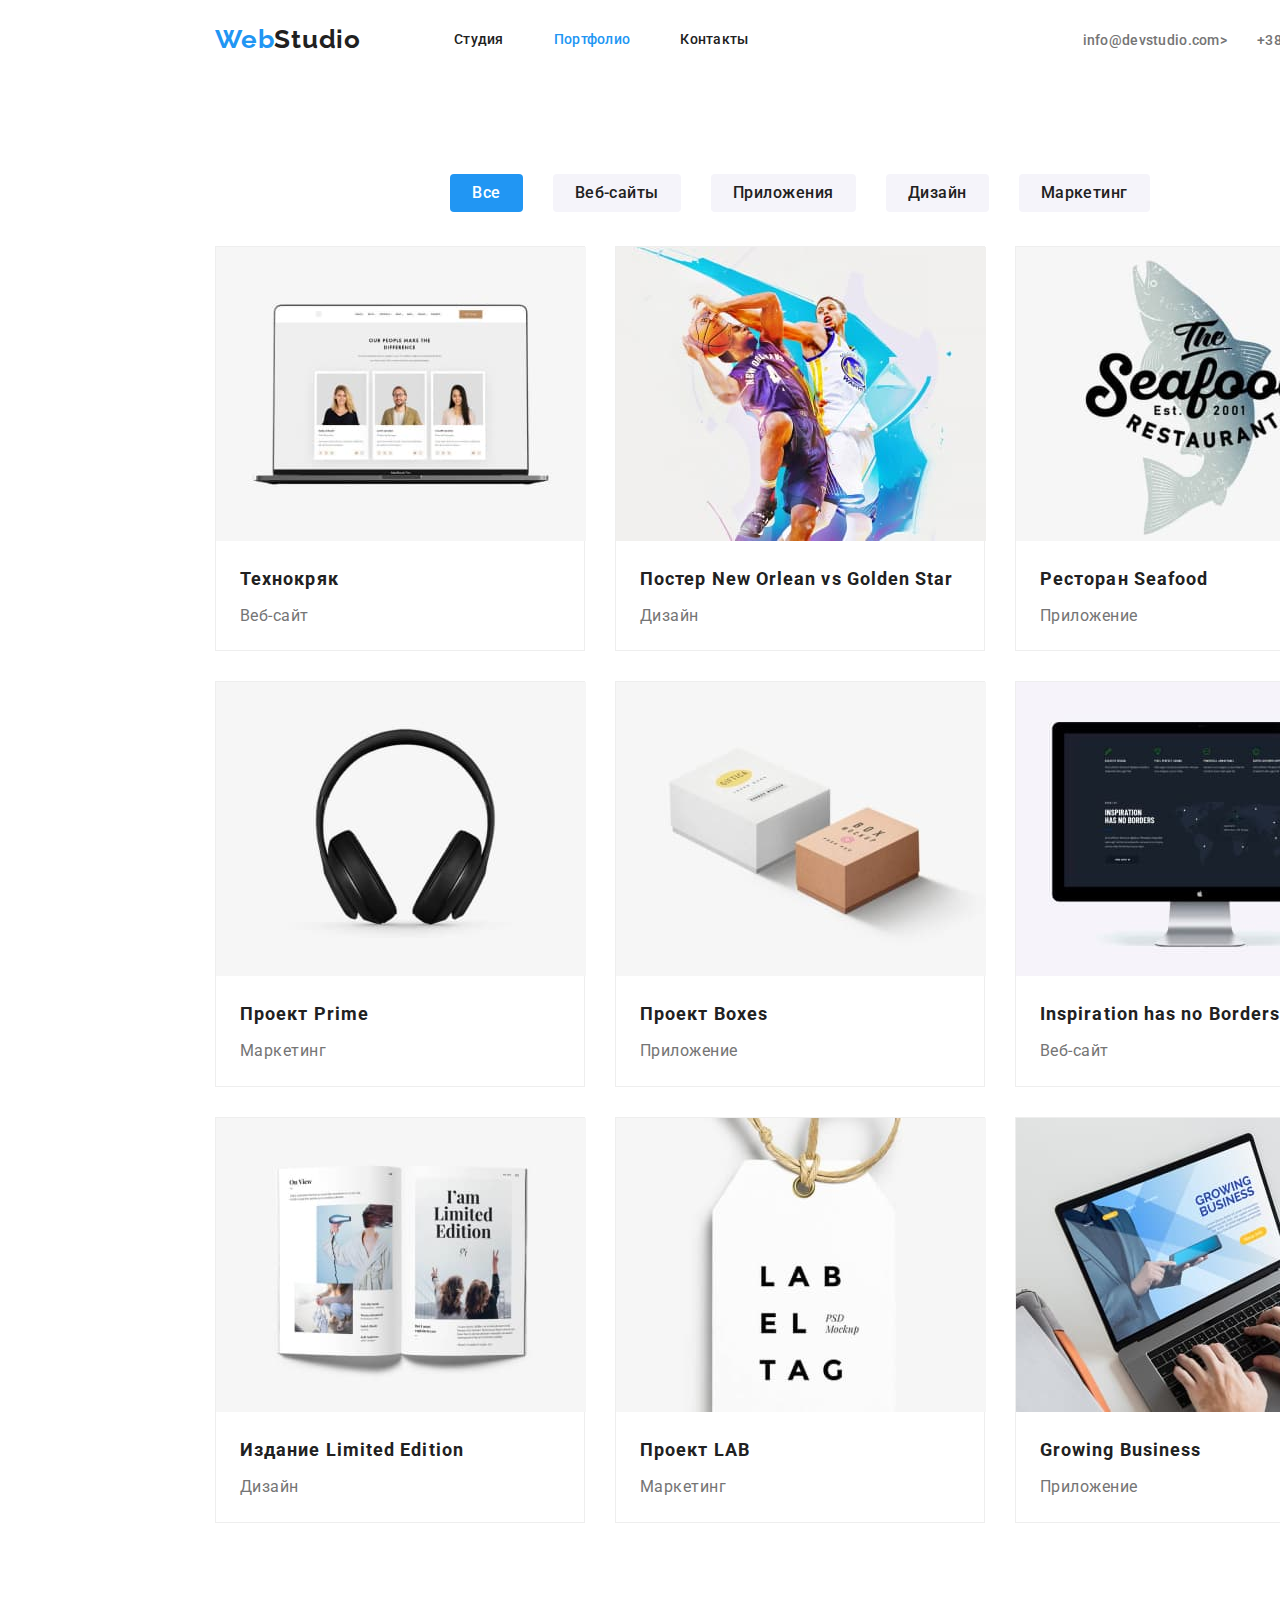
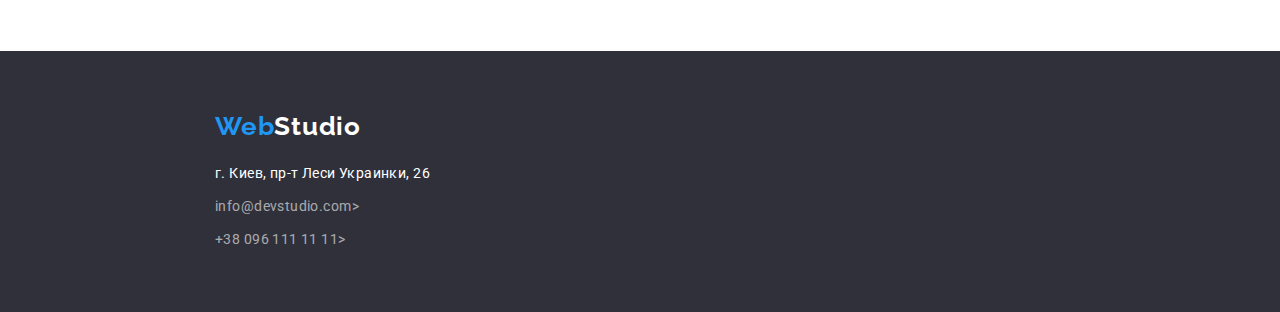
==== commit 19699a06: "homework3 fix-2" ====
--- a/portfolio.html
+++ b/portfolio.html
@@ -13,100 +13,118 @@
 </head>
 <body>
 <!--шапак сайта-->
-<header class="section">
-  <div class="container">
-<nav>
+<header class="header">
+  <div class="container flex-header">
+<nav class="flex-header">
   <a href="/" lang="en" class="logo">
    Web<span class="logo-top">Studio</span>
   </a>
   <ul class="site-nav">
-    <li><a href="/" class="current link">Студия</a></li>
-    <li><a href="./portfolio.html" class="link">Портфолио</a></li>
-    <li><a href="" class="link">Контакты</a></li>
+    <li class="item"><a href="/" class="link">Студия</a></li>
+    <li class="item"><a href="./portfolio.html" class="current link">Портфолио</a></li>
+    <li class="item"><a href="" class="link">Контакты</a></li>
   </ul>
 </nav>
   <ul class="contacts-nav">
-    <li><a href="mailto:info@devstudio.com" class="link"> info@devstudio.com></a></li>
-    <li><a href="tel:+380961111111" class="link"> +38 096 111 11 11></a></li>
+    <li class="item"><a href="mailto:info@devstudio.com" class="link"> info@devstudio.com></a></li>
+    <li class="item"><a href="tel:+380961111111" class="link"> +38 096 111 11 11></a></li>
   </ul>
   </div>
   </header>
 <!--герой-->
      <main>
 <section>
-  <div class="container">
-  <h1>Портфолио</h1>
-  <ul>
+  <!-- кнопки -->
+  <div class="container section">
+  <h1 class="visually-hidden">Портфолио</h1>
+  <ul class="flex-portfolio">
       <li><button type="button" class="portfolio-btn current-btn">Все</button></li>
       <li><button type="button" class="portfolio-btn">Веб-сайты</button></li>
       <li><button type="button" class="portfolio-btn">Приложения</button></li>
       <li><button type="button" class="portfolio-btn">Дизайн</button></li>
       <li><button type="button" class="portfolio-btn">Маркетинг</button></li>
   </ul>
-  </div>
-  <div class="container section">
-  <ul>
-    <li>
+  <!-- карточки -->
+  <ul class="flex-portfolio">
+    <li class="portfolio-list">
       <a href="" class="link">
       <img src="./images/portfolio.img/img1.jpg" alt="пример веб-сайта" width="370">
+      <div class="portfolio-text">
       <h2 class="examples">Технокряк</h2>
       <p class="product-item">Веб-сайт</p>
+      </div>
     </a>
     </li>
-    <li>
+    <li class="portfolio-list">
       <a href="" class="link">
       <img src="./images/portfolio.img/img2.jpg" alt="пример дизайна постера" width="370">
+      <div class="portfolio-text">
       <h2 class="examples">Постер <span lang="en">New Orlean vs Golden Star</span></h2>
       <p class="product-item">Дизайн</p>
+    </div>
     </a>
     </li>
-    <li>
+    <li class="portfolio-list">
       <a href="" class="link">
       <img src="./images/portfolio.img/img3.jpg" alt="пример приложения" width="370">
+      <div class="portfolio-text">
       <h2 class="examples">Ресторан <span lang="en">Seafood</span></h2>
       <p class="product-item">Приложение</p>
+    </div>
       </a>
     </li>
-    <li>
+    <li class="portfolio-list">
       <a href="" class="link">
       <img src="./images/portfolio.img/img4.jpg" alt="пример маркетинга" width="370">
+      <div class="portfolio-text">
       <h2 class="examples">Проект <span lang="en">Prime</span></h2>
       <p class="product-item">Маркетинг</p>
+    </div>
       </a>
     </li>
-    <li>
+    <li class="portfolio-list">
       <a href="" class="link">
       <img src="./images/portfolio.img/img5.jpg" alt="пример приложения" width="370">
+      <div class="portfolio-text">
       <h2 class="examples">Проект <span lang="en">Boxes</span></h2>
       <p class="product-item">Приложение</p>
+    </div>
       </a>
     </li>
-    <li>
+    <li class="portfolio-list">
       <a href="" class="link">
       <img src="./images/portfolio.img/img6.jpg" alt="пример веб-сайта" width="370">
+      <div class="portfolio-text">
       <h2 class="examples" lang="en">Inspiration has no Borders</h2>
       <p class="product-item">Веб-сайт</p>
+    </div>
       </a>
     </li>
-    <li>
+    <li class="portfolio-list">
       <a href="" class="link">
       <img src="./images/portfolio.img/img7.jpg" alt="пример дизайна постера" width="370">
+      <div class="portfolio-text">
       <h2 class="examples">Издание <span lang="en">Limited Edition</span></h2>
       <p class="product-item">Дизайн</p>
+    </div>
       </a>
     </li>
-    <li>
+    <li class="portfolio-list">
       <a href="" class="link">
       <img src="./images/portfolio.img/img8.jpg" alt="пример маркетинга" width="370">
+      <div class="portfolio-text">
       <h2 class="examples">Проект <span lang="en">LAB</span></h2>
       <p class="product-item">Маркетинг</p>
+    </div>
       </a>
     </li>
-    <li>
+    <li class="portfolio-list">
       <a href="" class="link">
       <img src="./images/portfolio.img/img9.jpg" alt="пример приложения" width="370">
+      <div class="portfolio-text">
       <h2 class="examples" lang="en">Growing Business</h2>
       <p class="product-item">Приложение</p>
+    </div>
       </a>
     </li>
   </ul>
--- a/css/main.css
+++ b/css/main.css
@@ -13,13 +13,17 @@
 body {
 background-color: var(--white-text-color);
 color: var(--secondary-text-color);
-font-family: Roboto, sans-serif;}
+font-family: Roboto, sans-serif;
+width: 1600px;}
 
 p, ul, h1, h2, h3{
 padding: 0;
 margin: 0;
 list-style: none;}
 
+img{
+display: block;}
+
 .link{
 list-style: none;
 text-decoration: none;}
@@ -29,11 +33,19 @@
 width: 1200px;
 margin-left: auto;
 margin-right: auto;
-outline: 2px solid tomato;}
+padding-left: 15px;
+padding-right: 15px;
+/* outline: 2px solid tomato; */}
 
 .section{
 padding-top: 94px;
 padding-bottom: 94px;}
+
+/* header */
+
+.header{
+padding: 0;
+border-bottom: 1px transparent}
 
 /* logo */
 
@@ -54,9 +66,23 @@
     
 /* site-nav */
 
+.flex-header{
+display: flex;
+align-items: center;}
+
+.site-nav{
+display: flex;
+margin-left: 93px;}
+
+.site-nav .item:not(:last-child){
+margin-right: 50px;}
+
 .site-nav .link {
-color: var(--primary-text-color);
-
+display: block;
+padding-top: 32px;
+padding-bottom: 32px;
+
+color: var(--primary-text-color);
 text-decoration: none;
 font-weight: 500;
 font-size: 14px;
@@ -69,6 +95,13 @@
 .site-nav .link:hover, .site-nav .link:focus {
 color: var(--accent-color);}
 
+.contacts-nav{
+display: flex;
+margin-left: auto;}
+
+.contacts-nav .item:not(:last-child){
+margin-right: 30px;}
+
 .contacts-nav .link{
 color: var(--secondary-text-color);
 
@@ -83,7 +116,7 @@
 
 /* button */
 
-.primary-btn{
+.hero-btn{
 background-color: var(--accent-color);
 color: var(--white-text-color);
 border: 0;
@@ -94,15 +127,29 @@
 font-weight: 700;
 font-size: 16px;
 line-height: 1.9;
-letter-spacing: 0.06em;}
+letter-spacing: 0.06em;
+padding: 10px 32px;}
 
 .primary-btn:hover, .primary-btn:focus{
 background-color: #188CE8;}
 
 .portfolio-btn:hover, .portfolio-btn:focus{
 color: var(--white-text-color);
-background-color: var(--accent-color);
-}
+background-color: var(--accent-color);}
+
+.flex-portfolio{
+display: flex;
+flex-wrap: wrap;
+gap: 30px;
+margin-bottom: 34px;
+justify-content: center;}
+
+.portfolio-list{
+width: calc((100% - 60px) / 3);
+border: 1px solid #EEEEEE;}
+
+.portfolio-text{
+margin: 20px 24px;}
 
 .portfolio-btn{
 background-color: #f5f4fa;
@@ -125,6 +172,9 @@
 
 .hero{
 background-color: #2F303A;
+height: 600px;
+padding-bottom: 200px;
+padding-top: 200px;
 text-align: center;}
 
 .hero-title {
@@ -133,10 +183,14 @@
 font-weight: 900;
 font-size: 44px;
 line-height: 1.3;
-text-align: center;
 letter-spacing: 0.06em;
 text-transform: uppercase;
 margin-bottom: 30px;}
+
+.hero-title-btn {
+max-width: 696px;
+margin-left: auto;
+margin-right: auto;}
 
 /* portfolio */
 
@@ -162,6 +216,10 @@
     
 /* options */
 
+.flex-options{
+display: flex;
+gap: 30px;}
+
 .options-title{
 color: var(--primary-text-color);
 
@@ -169,8 +227,7 @@
 font-size: 14px;
 line-height: 1.14;
 letter-spacing: 0.03em;
-text-transform: uppercase;
-margin-bottom: 10px;}
+text-transform: uppercase;}
 
 .visually-hidden{
 position: fixed;
@@ -179,9 +236,17 @@
 .options-text{
 font-size: 14px;
 line-height: 1.71;
-letter-spacing: 0.03em}
+letter-spacing: 0.03em;
+margin-top: 10px;}
 
 /* our work */
+
+.functional-flex{
+display: flex;
+gap: 30px;}
+
+.functional{
+padding-top: 0;}
 
 .functional-title{
 color: var(--primary-text-color);
@@ -199,10 +264,15 @@
 background-color: #F5F4FA;}
 
 .team-bgk{
-background-color: var(--white-text-color);}
+background-color: var(--white-text-color);
+text-align: center;
+box-shadow: 0px 1px 3px rgba(0, 0, 0, 0.12), 0px 1px 1px rgba(0, 0, 0, 0.14), 0px 2px 1px rgba(0, 0, 0, 0.2);}
 
 .team-list{
-color: var(--primary-text-color);}
+display: flex;
+color: var(--primary-text-color);
+gap: 30px;}
+
 
 .team-title{
 color: var(--primary-text-color);
@@ -219,18 +289,22 @@
 font-size: 16px;
 line-height: 1.18;
 letter-spacing: 0.03em;
-margin-top: 30px;
-margin-bottom: 10px;}
+margin-top: 30px;}
 
 .team-work{
 font-size: 16px;
 line-height: 1.18;
-letter-spacing: 0.03em;}
+letter-spacing: 0.03em;
+margin-top: 10px;
+padding-bottom: 30px;}
 
 /* footer */
 
 .footer-bgk{
-background-color: #2F303A;}
+background-color: #2F303A;
+padding: 0;
+padding-top: 60px;
+padding-bottom: 60px;}
 
 .contacts .address{
 color: #ffffff;
@@ -247,6 +321,8 @@
 font-weight: 400;
 font-size: 14px;
 line-height: 1.7;
-letter-spacing: 0.03em;}
-
-
+letter-spacing: 0.03em;
+margin-top: 9px;}
+
+
+
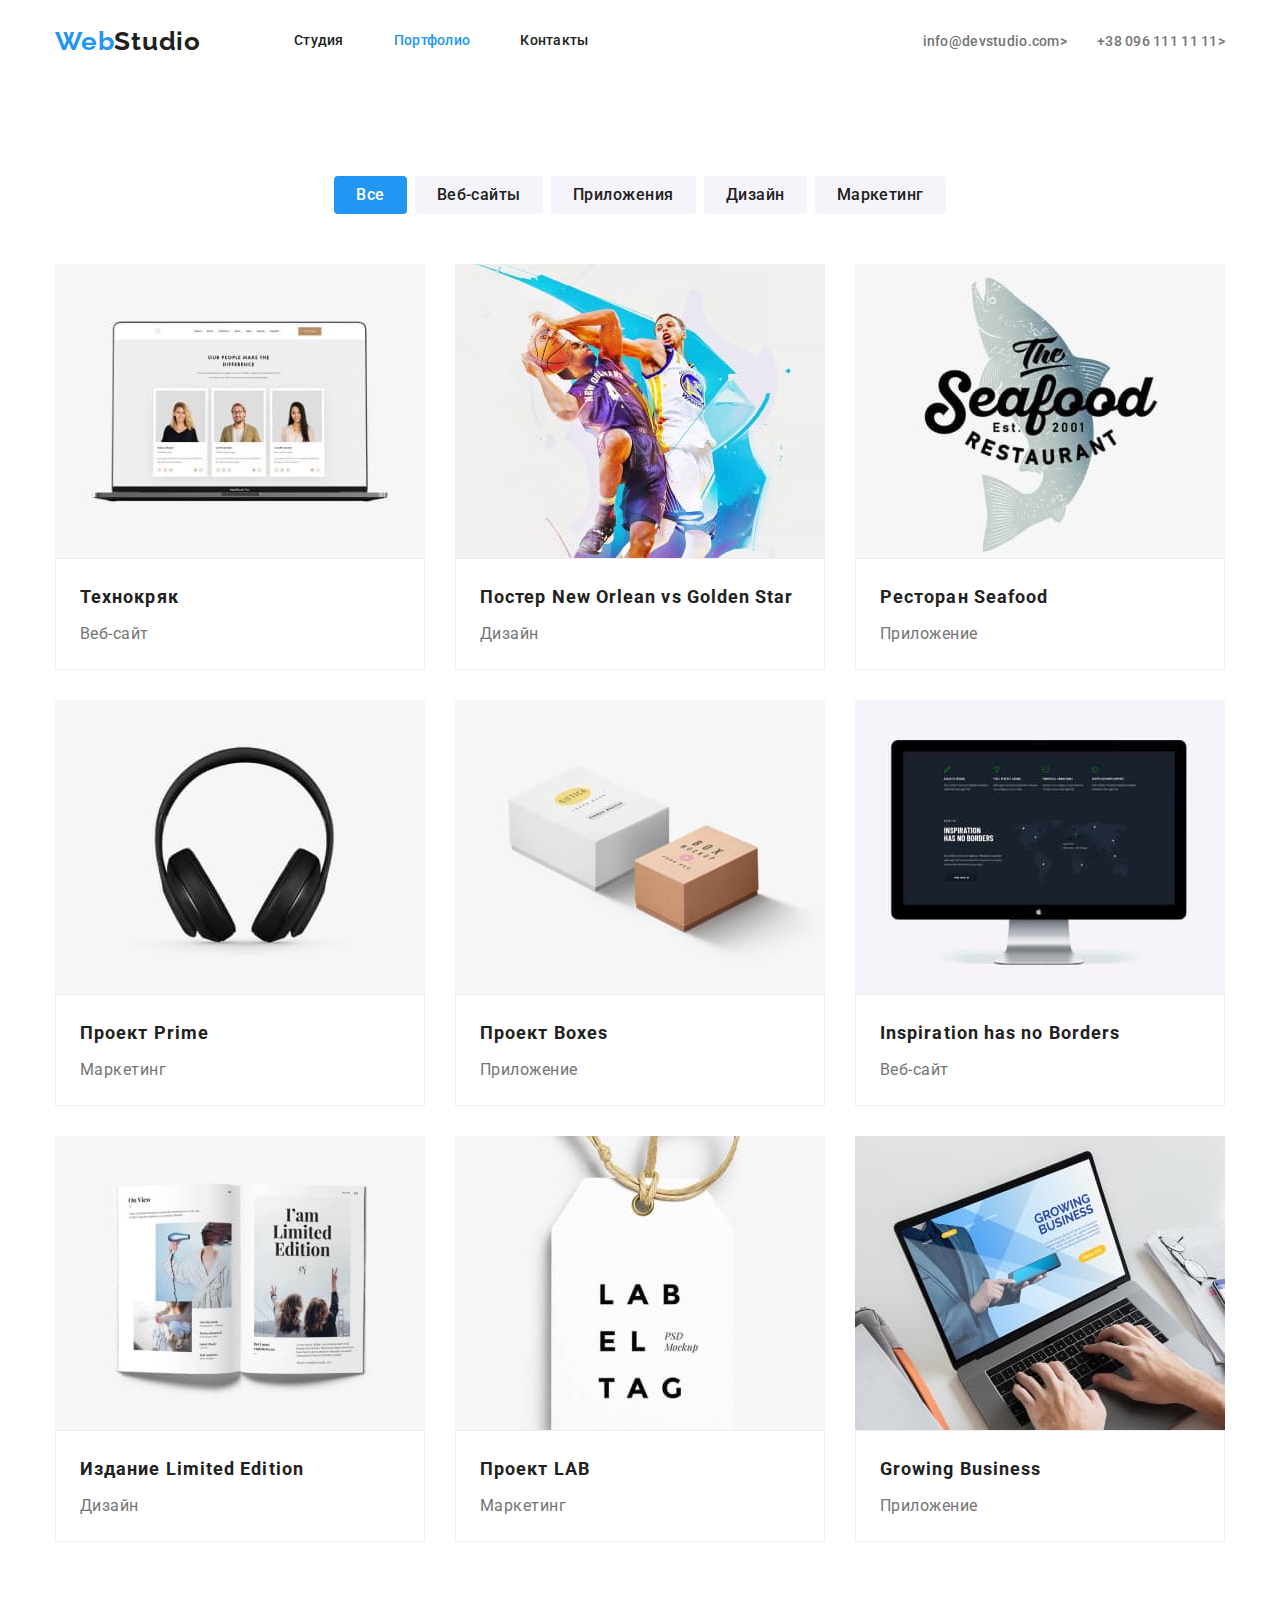
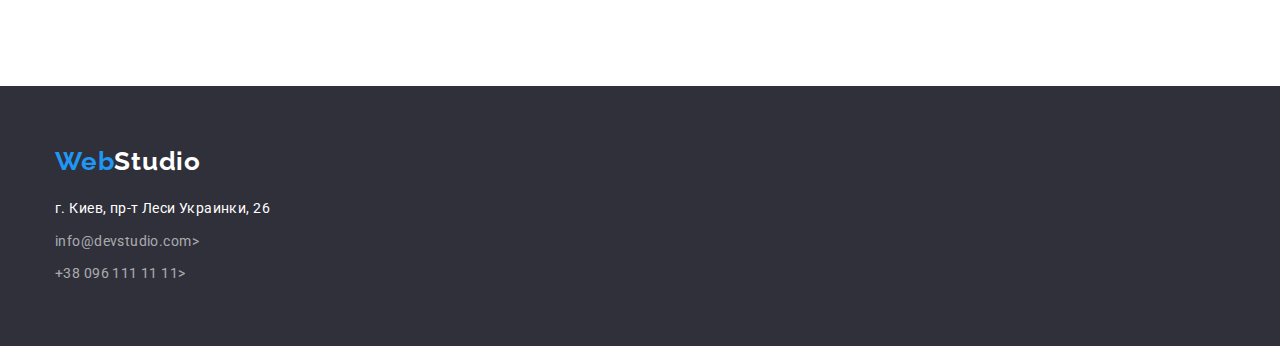
==== commit 67364171: "fix2.0" ====
--- a/portfolio.html
+++ b/portfolio.html
@@ -33,11 +33,11 @@
   </header>
 <!--герой-->
      <main>
-<section>
+<section class="section">
   <!-- кнопки -->
-  <div class="container section">
+  <div class="container">
   <h1 class="visually-hidden">Портфолио</h1>
-  <ul class="flex-portfolio">
+  <ul class="flex-portfolio list-gap">
       <li><button type="button" class="portfolio-btn current-btn">Все</button></li>
       <li><button type="button" class="portfolio-btn">Веб-сайты</button></li>
       <li><button type="button" class="portfolio-btn">Приложения</button></li>
@@ -137,7 +137,7 @@
       <a href="/" lang="en" class="logo">
         Web<span class="logo-botom">Studio</span>
       </a>
-        <address class="contacts">
+        <address class="contacts contact-address">
             <p class="address">г. Киев, пр-т Леси Украинки, 26</p>
         <ul class="footer">
             <li class="contacts-nav"><a href="mailto:info@devstudio.com" class="link"> info@devstudio.com></a></li>
--- a/css/main.css
+++ b/css/main.css
@@ -13,8 +13,7 @@
 body {
 background-color: var(--white-text-color);
 color: var(--secondary-text-color);
-font-family: Roboto, sans-serif;
-width: 1600px;}
+font-family: Roboto, sans-serif;}
 
 p, ul, h1, h2, h3{
 padding: 0;
@@ -22,7 +21,9 @@
 list-style: none;}
 
 img{
-display: block;}
+display: block;
+max-width: 100%;
+height: auto;}
 
 .link{
 list-style: none;
@@ -56,7 +57,9 @@
 font-weight: 700;
 font-size: 26px;
 line-height: 1.2;
-letter-spacing: 0.03em;}
+letter-spacing: 0.03em;
+padding-top: 24px;
+padding-bottom: 24px;}
 
 .logo-top{
 color: var(--primary-text-color);}
@@ -97,7 +100,9 @@
 
 .contacts-nav{
 display: flex;
-margin-left: auto;}
+margin-left: auto;
+padding-top: 32px;
+padding-bottom: 32px;}
 
 .contacts-nav .item:not(:last-child){
 margin-right: 30px;}
@@ -141,15 +146,18 @@
 display: flex;
 flex-wrap: wrap;
 gap: 30px;
-margin-bottom: 34px;
+margin-bottom: 50px;
 justify-content: center;}
 
 .portfolio-list{
-width: calc((100% - 60px) / 3);
+width: calc((100% - 2 * 30px) / 3);}
+
+.list-gap{
+column-gap: 8px;}
+
+.portfolio-text{
+padding: 20px 24px;
 border: 1px solid #EEEEEE;}
-
-.portfolio-text{
-margin: 20px 24px;}
 
 .portfolio-btn{
 background-color: #f5f4fa;
@@ -185,7 +193,8 @@
 line-height: 1.3;
 letter-spacing: 0.06em;
 text-transform: uppercase;
-margin-bottom: 30px;}
+margin-bottom: 30px;
+padding: 0 15px;}
 
 .hero-title-btn {
 max-width: 696px;
@@ -218,7 +227,10 @@
 
 .flex-options{
 display: flex;
-gap: 30px;}
+column-gap: 30px;}
+
+.options-list{
+width: 270px;}
 
 .options-title{
 color: var(--primary-text-color);
@@ -284,19 +296,21 @@
 letter-spacing: 0.03em;
 margin-bottom: 50px;}
 
+.team-text{
+padding: 30px 0}
+
 .team-name{
 font-weight: 500;
 font-size: 16px;
 line-height: 1.18;
 letter-spacing: 0.03em;
-margin-top: 30px;}
+margin-bottom: 10px;}
+
 
 .team-work{
 font-size: 16px;
 line-height: 1.18;
-letter-spacing: 0.03em;
-margin-top: 10px;
-padding-bottom: 30px;}
+letter-spacing: 0.03em;}
 
 /* footer */
 
@@ -312,8 +326,7 @@
 font-weight: 400;
 font-size: 14px;
 line-height: 1.7;
-letter-spacing: 0.03em;
-margin-top: 20px;}
+letter-spacing: 0.03em;}
 
 .footer .link{
 color: rgba(255, 255, 255, 0.6);
@@ -321,8 +334,16 @@
 font-weight: 400;
 font-size: 14px;
 line-height: 1.7;
-letter-spacing: 0.03em;
+letter-spacing: 0.03em;}
+
+.contact-address{margin-top: 20px;}
+
+.footer {
 margin-top: 9px;}
 
-
-
+.footer>li{
+padding: 0;}
+
+.footer .contacts-nav + .contacts-nav{
+margin-top: 9px;}
+
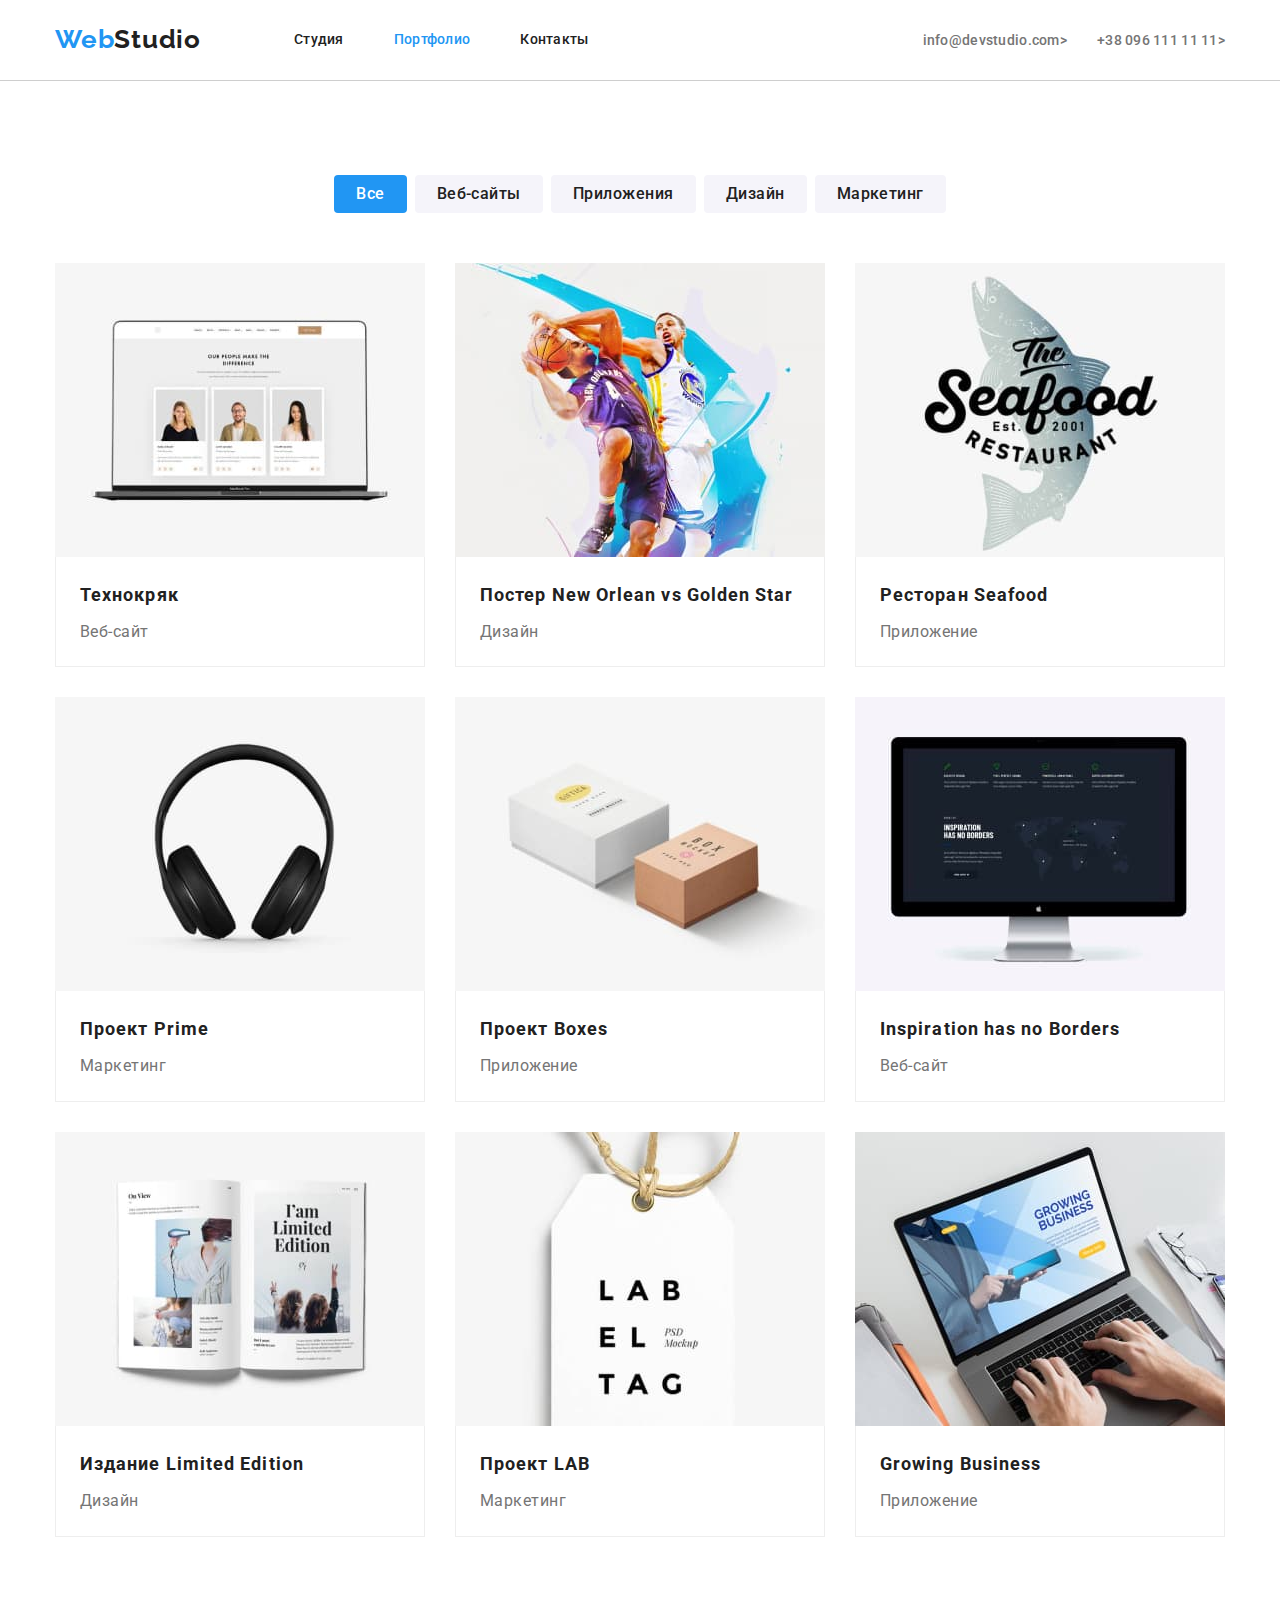
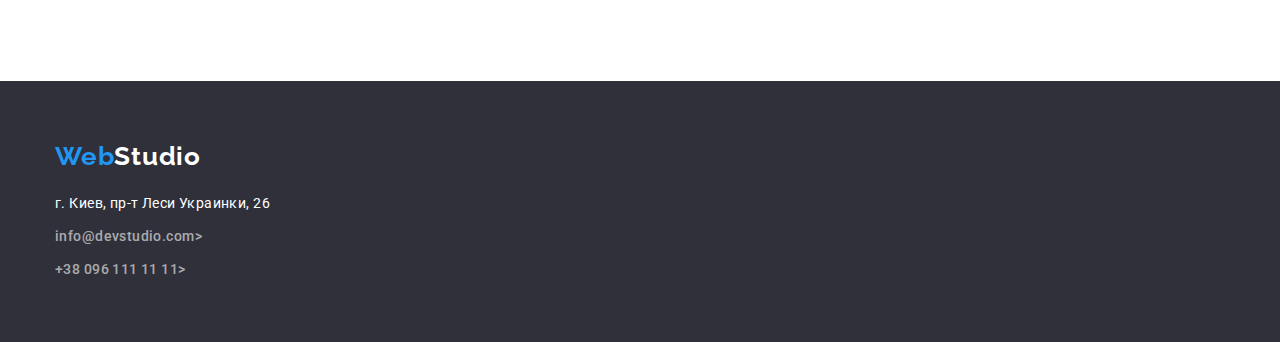
==== commit 74169958: "fix 2.2" ====
--- a/portfolio.html
+++ b/portfolio.html
@@ -140,8 +140,8 @@
         <address class="contacts contact-address">
             <p class="address">г. Киев, пр-т Леси Украинки, 26</p>
         <ul class="footer">
-            <li class="contacts-nav"><a href="mailto:info@devstudio.com" class="link"> info@devstudio.com></a></li>
-            <li class="contacts-nav"><a href="tel:+380961111111" class="link"> +38 096 111 11 11></a></li>
+            <li class="contacts-nav contacts-bottom"><a href="mailto:info@devstudio.com" class="link"> info@devstudio.com></a></li>
+            <li class="contacts-nav contacts-bottom"><a href="tel:+380961111111" class="link"> +38 096 111 11 11></a></li>
         </ul>
         </address>
       </div>  
--- a/css/main.css
+++ b/css/main.css
@@ -46,7 +46,7 @@
 
 .header{
 padding: 0;
-border-bottom: 1px transparent}
+border-bottom: 1px solid #cecece}
 
 /* logo */
 
@@ -100,15 +100,15 @@
 
 .contacts-nav{
 display: flex;
-margin-left: auto;
-padding-top: 32px;
-padding-bottom: 32px;}
+margin-left: auto;}
 
 .contacts-nav .item:not(:last-child){
 margin-right: 30px;}
 
 .contacts-nav .link{
 color: var(--secondary-text-color);
+padding-top: 32px;
+padding-bottom: 32px;
 
 text-decoration: none;
 font-weight: 500;
@@ -157,7 +157,8 @@
 
 .portfolio-text{
 padding: 20px 24px;
-border: 1px solid #EEEEEE;}
+border: 1px solid #EEEEEE;
+border-top: 0;}
 
 .portfolio-btn{
 background-color: #f5f4fa;
@@ -199,7 +200,8 @@
 .hero-title-btn {
 max-width: 696px;
 margin-left: auto;
-margin-right: auto;}
+margin-right: auto;
+padding: 0 15px;}
 
 /* portfolio */
 
@@ -331,7 +333,6 @@
 .footer .link{
 color: rgba(255, 255, 255, 0.6);
 font-style: normal;
-font-weight: 400;
 font-size: 14px;
 line-height: 1.7;
 letter-spacing: 0.03em;}
@@ -347,3 +348,8 @@
 .footer .contacts-nav + .contacts-nav{
 margin-top: 9px;}
 
+.contacts-bottom .link{
+padding: 0;}
+
+.footer-bgk a{
+padding: 0;}